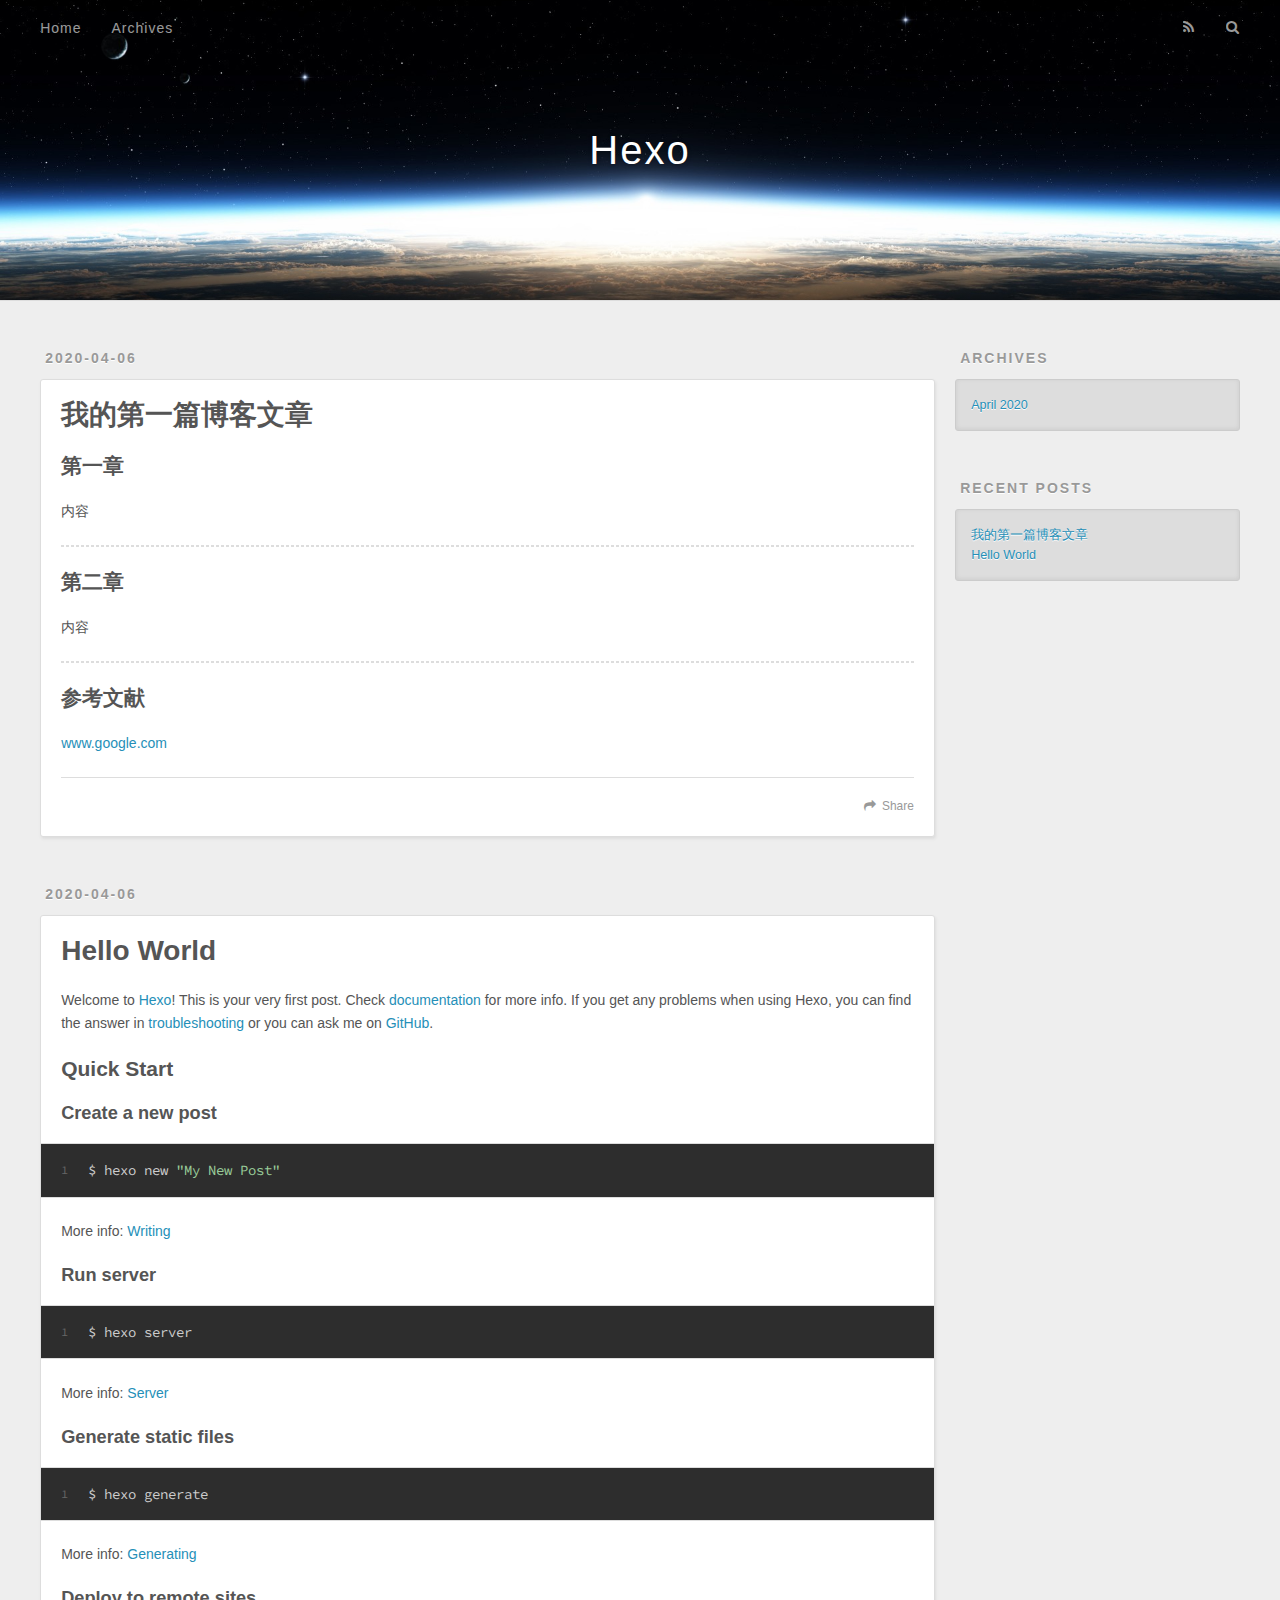
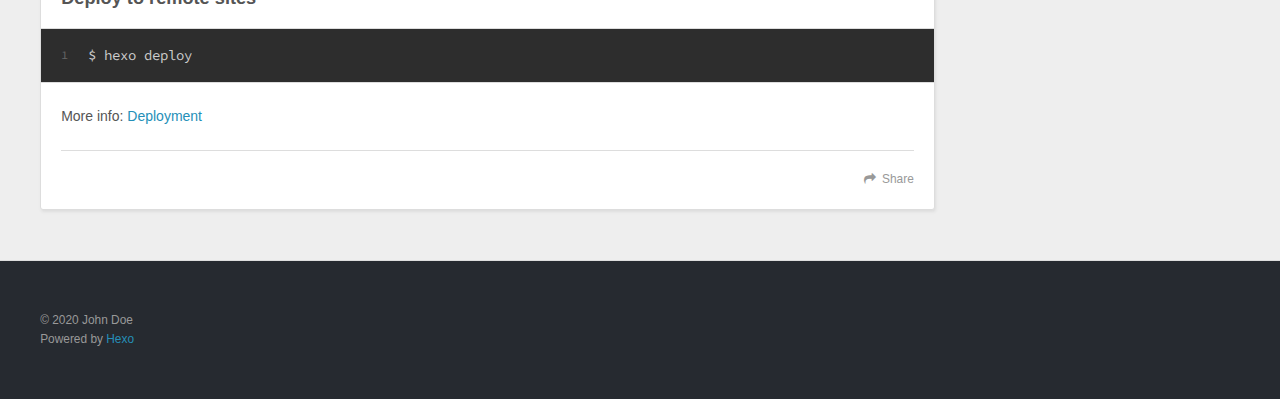
==== index.html @ 7c528a24 "Site updated: 2020-04-06 23:21:14" ====
<!DOCTYPE html>
<html>
<head>
  <meta charset="utf-8">
  

  
  <title>Hexo</title>
  <meta name="viewport" content="width=device-width, initial-scale=1, maximum-scale=1">
  <meta property="og:type" content="website">
<meta property="og:title" content="Hexo">
<meta property="og:url" content="http://yoursite.com/index.html">
<meta property="og:site_name" content="Hexo">
<meta property="og:locale" content="en_US">
<meta property="article:author" content="John Doe">
<meta name="twitter:card" content="summary">
  
    <link rel="alternate" href="/atom.xml" title="Hexo" type="application/atom+xml">
  
  
    <link rel="icon" href="/favicon.png">
  
  
    <link href="//fonts.googleapis.com/css?family=Source+Code+Pro" rel="stylesheet" type="text/css">
  
  
<link rel="stylesheet" href="/css/style.css">

<meta name="generator" content="Hexo 4.2.0"></head>

<body>
  <div id="container">
    <div id="wrap">
      <header id="header">
  <div id="banner"></div>
  <div id="header-outer" class="outer">
    <div id="header-title" class="inner">
      <h1 id="logo-wrap">
        <a href="/" id="logo">Hexo</a>
      </h1>
      
    </div>
    <div id="header-inner" class="inner">
      <nav id="main-nav">
        <a id="main-nav-toggle" class="nav-icon"></a>
        
          <a class="main-nav-link" href="/">Home</a>
        
          <a class="main-nav-link" href="/archives">Archives</a>
        
      </nav>
      <nav id="sub-nav">
        
          <a id="nav-rss-link" class="nav-icon" href="/atom.xml" title="RSS Feed"></a>
        
        <a id="nav-search-btn" class="nav-icon" title="Search"></a>
      </nav>
      <div id="search-form-wrap">
        <form action="//google.com/search" method="get" accept-charset="UTF-8" class="search-form"><input type="search" name="q" class="search-form-input" placeholder="Search"><button type="submit" class="search-form-submit">&#xF002;</button><input type="hidden" name="sitesearch" value="http://yoursite.com"></form>
      </div>
    </div>
  </div>
</header>
      <div class="outer">
        <section id="main">
  
    <article id="post-我的第一篇博客文章" class="article article-type-post" itemscope itemprop="blogPost">
  <div class="article-meta">
    <a href="/2020/04/06/%E6%88%91%E7%9A%84%E7%AC%AC%E4%B8%80%E7%AF%87%E5%8D%9A%E5%AE%A2%E6%96%87%E7%AB%A0/" class="article-date">
  <time datetime="2020-04-06T15:05:26.000Z" itemprop="datePublished">2020-04-06</time>
</a>
    
  </div>
  <div class="article-inner">
    
    
      <header class="article-header">
        
  
    <h1 itemprop="name">
      <a class="article-title" href="/2020/04/06/%E6%88%91%E7%9A%84%E7%AC%AC%E4%B8%80%E7%AF%87%E5%8D%9A%E5%AE%A2%E6%96%87%E7%AB%A0/">我的第一篇博客文章</a>
    </h1>
  

      </header>
    
    <div class="article-entry" itemprop="articleBody">
      
        <h2 id="第一章"><a href="#第一章" class="headerlink" title="第一章"></a>第一章</h2><p>内容</p>
<hr>
<h2 id="第二章"><a href="#第二章" class="headerlink" title="第二章"></a>第二章</h2><p>内容</p>
<hr>
<h2 id="参考文献"><a href="#参考文献" class="headerlink" title="参考文献"></a>参考文献</h2><p><a href="http://www.google.com" target="_blank" rel="noopener">www.google.com</a></p>

      
    </div>
    <footer class="article-footer">
      <a data-url="http://yoursite.com/2020/04/06/%E6%88%91%E7%9A%84%E7%AC%AC%E4%B8%80%E7%AF%87%E5%8D%9A%E5%AE%A2%E6%96%87%E7%AB%A0/" data-id="ck8om1z1g0001xynwe97w6nk4" class="article-share-link">Share</a>
      
      
    </footer>
  </div>
  
</article>


  
    <article id="post-hello-world" class="article article-type-post" itemscope itemprop="blogPost">
  <div class="article-meta">
    <a href="/2020/04/06/hello-world/" class="article-date">
  <time datetime="2020-04-06T15:00:20.818Z" itemprop="datePublished">2020-04-06</time>
</a>
    
  </div>
  <div class="article-inner">
    
    
      <header class="article-header">
        
  
    <h1 itemprop="name">
      <a class="article-title" href="/2020/04/06/hello-world/">Hello World</a>
    </h1>
  

      </header>
    
    <div class="article-entry" itemprop="articleBody">
      
        <p>Welcome to <a href="https://hexo.io/" target="_blank" rel="noopener">Hexo</a>! This is your very first post. Check <a href="https://hexo.io/docs/" target="_blank" rel="noopener">documentation</a> for more info. If you get any problems when using Hexo, you can find the answer in <a href="https://hexo.io/docs/troubleshooting.html" target="_blank" rel="noopener">troubleshooting</a> or you can ask me on <a href="https://github.com/hexojs/hexo/issues" target="_blank" rel="noopener">GitHub</a>.</p>
<h2 id="Quick-Start"><a href="#Quick-Start" class="headerlink" title="Quick Start"></a>Quick Start</h2><h3 id="Create-a-new-post"><a href="#Create-a-new-post" class="headerlink" title="Create a new post"></a>Create a new post</h3><figure class="highlight bash"><table><tr><td class="gutter"><pre><span class="line">1</span><br></pre></td><td class="code"><pre><span class="line">$ hexo new <span class="string">"My New Post"</span></span><br></pre></td></tr></table></figure>

<p>More info: <a href="https://hexo.io/docs/writing.html" target="_blank" rel="noopener">Writing</a></p>
<h3 id="Run-server"><a href="#Run-server" class="headerlink" title="Run server"></a>Run server</h3><figure class="highlight bash"><table><tr><td class="gutter"><pre><span class="line">1</span><br></pre></td><td class="code"><pre><span class="line">$ hexo server</span><br></pre></td></tr></table></figure>

<p>More info: <a href="https://hexo.io/docs/server.html" target="_blank" rel="noopener">Server</a></p>
<h3 id="Generate-static-files"><a href="#Generate-static-files" class="headerlink" title="Generate static files"></a>Generate static files</h3><figure class="highlight bash"><table><tr><td class="gutter"><pre><span class="line">1</span><br></pre></td><td class="code"><pre><span class="line">$ hexo generate</span><br></pre></td></tr></table></figure>

<p>More info: <a href="https://hexo.io/docs/generating.html" target="_blank" rel="noopener">Generating</a></p>
<h3 id="Deploy-to-remote-sites"><a href="#Deploy-to-remote-sites" class="headerlink" title="Deploy to remote sites"></a>Deploy to remote sites</h3><figure class="highlight bash"><table><tr><td class="gutter"><pre><span class="line">1</span><br></pre></td><td class="code"><pre><span class="line">$ hexo deploy</span><br></pre></td></tr></table></figure>

<p>More info: <a href="https://hexo.io/docs/one-command-deployment.html" target="_blank" rel="noopener">Deployment</a></p>

      
    </div>
    <footer class="article-footer">
      <a data-url="http://yoursite.com/2020/04/06/hello-world/" data-id="ck8om1z170000xynw33dm75oq" class="article-share-link">Share</a>
      
      
    </footer>
  </div>
  
</article>


  


</section>
        
          <aside id="sidebar">
  
    

  
    

  
    
  
    
  <div class="widget-wrap">
    <h3 class="widget-title">Archives</h3>
    <div class="widget">
      <ul class="archive-list"><li class="archive-list-item"><a class="archive-list-link" href="/archives/2020/04/">April 2020</a></li></ul>
    </div>
  </div>


  
    
  <div class="widget-wrap">
    <h3 class="widget-title">Recent Posts</h3>
    <div class="widget">
      <ul>
        
          <li>
            <a href="/2020/04/06/%E6%88%91%E7%9A%84%E7%AC%AC%E4%B8%80%E7%AF%87%E5%8D%9A%E5%AE%A2%E6%96%87%E7%AB%A0/">我的第一篇博客文章</a>
          </li>
        
          <li>
            <a href="/2020/04/06/hello-world/">Hello World</a>
          </li>
        
      </ul>
    </div>
  </div>

  
</aside>
        
      </div>
      <footer id="footer">
  
  <div class="outer">
    <div id="footer-info" class="inner">
      &copy; 2020 John Doe<br>
      Powered by <a href="http://hexo.io/" target="_blank">Hexo</a>
    </div>
  </div>
</footer>
    </div>
    <nav id="mobile-nav">
  
    <a href="/" class="mobile-nav-link">Home</a>
  
    <a href="/archives" class="mobile-nav-link">Archives</a>
  
</nav>
    

<script src="//ajax.googleapis.com/ajax/libs/jquery/2.0.3/jquery.min.js"></script>


  
<link rel="stylesheet" href="/fancybox/jquery.fancybox.css">

  
<script src="/fancybox/jquery.fancybox.pack.js"></script>




<script src="/js/script.js"></script>




  </div>
</body>
</html>
---- css/style.css ----
body {
  width: 100%;
}
body:before,
body:after {
  content: "";
  display: table;
}
body:after {
  clear: both;
}
html,
body,
div,
span,
applet,
object,
iframe,
h1,
h2,
h3,
h4,
h5,
h6,
p,
blockquote,
pre,
a,
abbr,
acronym,
address,
big,
cite,
code,
del,
dfn,
em,
img,
ins,
kbd,
q,
s,
samp,
small,
strike,
strong,
sub,
sup,
tt,
var,
dl,
dt,
dd,
ol,
ul,
li,
fieldset,
form,
label,
legend,
table,
caption,
tbody,
tfoot,
thead,
tr,
th,
td {
  margin: 0;
  padding: 0;
  border: 0;
  outline: 0;
  font-weight: inherit;
  font-style: inherit;
  font-family: inherit;
  font-size: 100%;
  vertical-align: baseline;
}
body {
  line-height: 1;
  color: #000;
  background: #fff;
}
ol,
ul {
  list-style: none;
}
table {
  border-collapse: separate;
  border-spacing: 0;
  vertical-align: middle;
}
caption,
th,
td {
  text-align: left;
  font-weight: normal;
  vertical-align: middle;
}
a img {
  border: none;
}
input,
button {
  margin: 0;
  padding: 0;
}
input::-moz-focus-inner,
button::-moz-focus-inner {
  border: 0;
  padding: 0;
}
@font-face {
  font-family: FontAwesome;
  font-style: normal;
  font-weight: normal;
  src: url("fonts/fontawesome-webfont.eot?v=#4.0.3");
  src: url("fonts/fontawesome-webfont.eot?#iefix&v=#4.0.3") format("embedded-opentype"), url("fonts/fontawesome-webfont.woff?v=#4.0.3") format("woff"), url("fonts/fontawesome-webfont.ttf?v=#4.0.3") format("truetype"), url("fonts/fontawesome-webfont.svg#fontawesomeregular?v=#4.0.3") format("svg");
}
html,
body,
#container {
  height: 100%;
}
body {
  background: #eee;
  font: 14px -apple-system, BlinkMacSystemFont, "Segoe UI", "Roboto", "Oxygen", "Ubuntu", "Cantarell", "Fira Sans", "Droid Sans", "Helvetica Neue", sans-serif;
  -webkit-text-size-adjust: 100%;
}
.outer {
  max-width: 1220px;
  margin: 0 auto;
  padding: 0 20px;
}
.outer:before,
.outer:after {
  content: "";
  display: table;
}
.outer:after {
  clear: both;
}
.inner {
  display: inline;
  float: left;
  width: 98.33333333333333%;
  margin: 0 0.833333333333333%;
}
.left,
.alignleft {
  float: left;
}
.right,
.alignright {
  float: right;
}
.clear {
  clear: both;
}
#container {
  position: relative;
}
.mobile-nav-on {
  overflow: hidden;
}
#wrap {
  height: 100%;
  width: 100%;
  position: absolute;
  top: 0;
  left: 0;
  -webkit-transition: 0.2s ease-out;
  -moz-transition: 0.2s ease-out;
  -ms-transition: 0.2s ease-out;
  transition: 0.2s ease-out;
  z-index: 1;
  background: #eee;
}
.mobile-nav-on #wrap {
  left: 280px;
}
@media screen and (min-width: 768px) {
  #main {
    display: inline;
    float: left;
    width: 73.33333333333333%;
    margin: 0 0.833333333333333%;
  }
}
.article-date,
.article-category-link,
.archive-year,
.widget-title {
  text-decoration: none;
  text-transform: uppercase;
  letter-spacing: 2px;
  color: #999;
  margin-bottom: 1em;
  margin-left: 5px;
  line-height: 1em;
  text-shadow: 0 1px #fff;
  font-weight: bold;
}
.article-inner,
.archive-article-inner {
  background: #fff;
  -webkit-box-shadow: 1px 2px 3px #ddd;
  box-shadow: 1px 2px 3px #ddd;
  border: 1px solid #ddd;
  border-radius: 3px;
}
.article-entry h1,
.widget h1 {
  font-size: 2em;
}
.article-entry h2,
.widget h2 {
  font-size: 1.5em;
}
.article-entry h3,
.widget h3 {
  font-size: 1.3em;
}
.article-entry h4,
.widget h4 {
  font-size: 1.2em;
}
.article-entry h5,
.widget h5 {
  font-size: 1em;
}
.article-entry h6,
.widget h6 {
  font-size: 1em;
  color: #999;
}
.article-entry hr,
.widget hr {
  border: 1px dashed #ddd;
}
.article-entry strong,
.widget strong {
  font-weight: bold;
}
.article-entry em,
.widget em,
.article-entry cite,
.widget cite {
  font-style: italic;
}
.article-entry sup,
.widget sup,
.article-entry sub,
.widget sub {
  font-size: 0.75em;
  line-height: 0;
  position: relative;
  vertical-align: baseline;
}
.article-entry sup,
.widget sup {
  top: -0.5em;
}
.article-entry sub,
.widget sub {
  bottom: -0.2em;
}
.article-entry small,
.widget small {
  font-size: 0.85em;
}
.article-entry acronym,
.widget acronym,
.article-entry abbr,
.widget abbr {
  border-bottom: 1px dotted;
}
.article-entry ul,
.widget ul,
.article-entry ol,
.widget ol,
.article-entry dl,
.widget dl {
  margin: 0 20px;
  line-height: 1.6em;
}
.article-entry ul ul,
.widget ul ul,
.article-entry ol ul,
.widget ol ul,
.article-entry ul ol,
.widget ul ol,
.article-entry ol ol,
.widget ol ol {
  margin-top: 0;
  margin-bottom: 0;
}
.article-entry ul,
.widget ul {
  list-style: disc;
}
.article-entry ol,
.widget ol {
  list-style: decimal;
}
.article-entry dt,
.widget dt {
  font-weight: bold;
}
#header {
  height: 300px;
  position: relative;
  border-bottom: 1px solid #ddd;
}
#header:before,
#header:after {
  content: "";
  position: absolute;
  left: 0;
  right: 0;
  height: 40px;
}
#header:before {
  top: 0;
  background: -webkit-linear-gradient(rgba(0,0,0,0.2), transparent);
  background: -moz-linear-gradient(rgba(0,0,0,0.2), transparent);
  background: -ms-linear-gradient(rgba(0,0,0,0.2), transparent);
  background: linear-gradient(rgba(0,0,0,0.2), transparent);
}
#header:after {
  bottom: 0;
  background: -webkit-linear-gradient(transparent, rgba(0,0,0,0.2));
  background: -moz-linear-gradient(transparent, rgba(0,0,0,0.2));
  background: -ms-linear-gradient(transparent, rgba(0,0,0,0.2));
  background: linear-gradient(transparent, rgba(0,0,0,0.2));
}
#header-outer {
  height: 100%;
  position: relative;
}
#header-inner {
  position: relative;
  overflow: hidden;
}
#banner {
  position: absolute;
  top: 0;
  left: 0;
  width: 100%;
  height: 100%;
  background: url("images/banner.jpg") center #000;
  -webkit-background-size: cover;
  -moz-background-size: cover;
  background-size: cover;
  z-index: -1;
}
#header-title {
  text-align: center;
  height: 40px;
  position: absolute;
  top: 50%;
  left: 0;
  margin-top: -20px;
}
#logo,
#subtitle {
  text-decoration: none;
  color: #fff;
  font-weight: 300;
  text-shadow: 0 1px 4px rgba(0,0,0,0.3);
}
#logo {
  font-size: 40px;
  line-height: 40px;
  letter-spacing: 2px;
}
#subtitle {
  font-size: 16px;
  line-height: 16px;
  letter-spacing: 1px;
}
#subtitle-wrap {
  margin-top: 16px;
}
#main-nav {
  float: left;
  margin-left: -15px;
}
.nav-icon,
.main-nav-link {
  float: left;
  color: #fff;
  opacity: 0.6;
  text-decoration: none;
  text-shadow: 0 1px rgba(0,0,0,0.2);
  -webkit-transition: opacity 0.2s;
  -moz-transition: opacity 0.2s;
  -ms-transition: opacity 0.2s;
  transition: opacity 0.2s;
  display: block;
  padding: 20px 15px;
}
.nav-icon:hover,
.main-nav-link:hover {
  opacity: 1;
}
.nav-icon {
  font-family: FontAwesome;
  text-align: center;
  font-size: 14px;
  width: 14px;
  height: 14px;
  padding: 20px 15px;
  position: relative;
  cursor: pointer;
}
.main-nav-link {
  font-weight: 300;
  letter-spacing: 1px;
}
@media screen and (max-width: 479px) {
  .main-nav-link {
    display: none;
  }
}
#main-nav-toggle {
  display: none;
}
#main-nav-toggle:before {
  content: "\f0c9";
}
@media screen and (max-width: 479px) {
  #main-nav-toggle {
    display: block;
  }
}
#sub-nav {
  float: right;
  margin-right: -15px;
}
#nav-rss-link:before {
  content: "\f09e";
}
#nav-search-btn:before {
  content: "\f002";
}
#search-form-wrap {
  position: absolute;
  top: 15px;
  width: 150px;
  height: 30px;
  right: -150px;
  opacity: 0;
  -webkit-transition: 0.2s ease-out;
  -moz-transition: 0.2s ease-out;
  -ms-transition: 0.2s ease-out;
  transition: 0.2s ease-out;
}
#search-form-wrap.on {
  opacity: 1;
  right: 0;
}
@media screen and (max-width: 479px) {
  #search-form-wrap {
    width: 100%;
    right: -100%;
  }
}
.search-form {
  position: absolute;
  top: 0;
  left: 0;
  right: 0;
  background: #fff;
  padding: 5px 15px;
  border-radius: 15px;
  -webkit-box-shadow: 0 0 10px rgba(0,0,0,0.3);
  box-shadow: 0 0 10px rgba(0,0,0,0.3);
}
.search-form-input {
  border: none;
  background: none;
  color: #555;
  width: 100%;
  font: 13px -apple-system, BlinkMacSystemFont, "Segoe UI", "Roboto", "Oxygen", "Ubuntu", "Cantarell", "Fira Sans", "Droid Sans", "Helvetica Neue", sans-serif;
  outline: none;
}
.search-form-input::-webkit-search-results-decoration,
.search-form-input::-webkit-search-cancel-button {
  -webkit-appearance: none;
}
.search-form-submit {
  position: absolute;
  top: 50%;
  right: 10px;
  margin-top: -7px;
  font: 13px FontAwesome;
  border: none;
  background: none;
  color: #bbb;
  cursor: pointer;
}
.search-form-submit:hover,
.search-form-submit:focus {
  color: #777;
}
.article {
  margin: 50px 0;
}
.article-inner {
  overflow: hidden;
}
.article-meta:before,
.article-meta:after {
  content: "";
  display: table;
}
.article-meta:after {
  clear: both;
}
.article-date {
  float: left;
}
.article-category {
  float: left;
  line-height: 1em;
  color: #ccc;
  text-shadow: 0 1px #fff;
  margin-left: 8px;
}
.article-category:before {
  content: "\2022";
}
.article-category-link {
  margin: 0 12px 1em;
}
.article-header {
  padding: 20px 20px 0;
}
.article-title {
  text-decoration: none;
  font-size: 2em;
  font-weight: bold;
  color: #555;
  line-height: 1.1em;
  -webkit-transition: color 0.2s;
  -moz-transition: color 0.2s;
  -ms-transition: color 0.2s;
  transition: color 0.2s;
}
a.article-title:hover {
  color: #258fb8;
}
.article-entry {
  color: #555;
  padding: 0 20px;
}
.article-entry:before,
.article-entry:after {
  content: "";
  display: table;
}
.article-entry:after {
  clear: both;
}
.article-entry p,
.article-entry table {
  line-height: 1.6em;
  margin: 1.6em 0;
}
.article-entry h1,
.article-entry h2,
.article-entry h3,
.article-entry h4,
.article-entry h5,
.article-entry h6 {
  font-weight: bold;
}
.article-entry h1,
.article-entry h2,
.article-entry h3,
.article-entry h4,
.article-entry h5,
.article-entry h6 {
  line-height: 1.1em;
  margin: 1.1em 0;
}
.article-entry a {
  color: #258fb8;
  text-decoration: none;
}
.article-entry a:hover {
  text-decoration: underline;
}
.article-entry ul,
.article-entry ol,
.article-entry dl {
  margin-top: 1.6em;
  margin-bottom: 1.6em;
}
.article-entry img,
.article-entry video {
  max-width: 100%;
  height: auto;
  display: block;
  margin: auto;
}
.article-entry iframe {
  border: none;
}
.article-entry table {
  width: 100%;
  border-collapse: collapse;
  border-spacing: 0;
}
.article-entry th {
  font-weight: bold;
  border-bottom: 3px solid #ddd;
  padding-bottom: 0.5em;
}
.article-entry td {
  border-bottom: 1px solid #ddd;
  padding: 10px 0;
}
.article-entry blockquote {
  font-family: Georgia, "Times New Roman", serif;
  font-size: 1.4em;
  margin: 1.6em 20px;
  text-align: center;
}
.article-entry blockquote footer {
  font-size: 14px;
  margin: 1.6em 0;
  font-family: -apple-system, BlinkMacSystemFont, "Segoe UI", "Roboto", "Oxygen", "Ubuntu", "Cantarell", "Fira Sans", "Droid Sans", "Helvetica Neue", sans-serif;
}
.article-entry blockquote footer cite:before {
  content: "—";
  padding: 0 0.5em;
}
.article-entry .pullquote {
  text-align: left;
  width: 45%;
  margin: 0;
}
.article-entry .pullquote.left {
  margin-left: 0.5em;
  margin-right: 1em;
}
.article-entry .pullquote.right {
  margin-right: 0.5em;
  margin-left: 1em;
}
.article-entry .caption {
  color: #999;
  display: block;
  font-size: 0.9em;
  margin-top: 0.5em;
  position: relative;
  text-align: center;
}
.article-entry .video-container {
  position: relative;
  padding-top: 56.25%;
  height: 0;
  overflow: hidden;
}
.article-entry .video-container iframe,
.article-entry .video-container object,
.article-entry .video-container embed {
  position: absolute;
  top: 0;
  left: 0;
  width: 100%;
  height: 100%;
  margin-top: 0;
}
.article-more-link a {
  display: inline-block;
  line-height: 1em;
  padding: 6px 15px;
  border-radius: 15px;
  background: #eee;
  color: #999;
  text-shadow: 0 1px #fff;
  text-decoration: none;
}
.article-more-link a:hover {
  background: #258fb8;
  color: #fff;
  text-decoration: none;
  text-shadow: 0 1px #1e7293;
}
.article-footer {
  font-size: 0.85em;
  line-height: 1.6em;
  border-top: 1px solid #ddd;
  padding-top: 1.6em;
  margin: 0 20px 20px;
}
.article-footer:before,
.article-footer:after {
  content: "";
  display: table;
}
.article-footer:after {
  clear: both;
}
.article-footer a {
  color: #999;
  text-decoration: none;
}
.article-footer a:hover {
  color: #555;
}
.article-tag-list-item {
  float: left;
  margin-right: 10px;
}
.article-tag-list-link:before {
  content: "#";
}
.article-comment-link {
  float: right;
}
.article-comment-link:before {
  content: "\f075";
  font-family: FontAwesome;
  padding-right: 8px;
}
.article-share-link {
  cursor: pointer;
  float: right;
  margin-left: 20px;
}
.article-share-link:before {
  content: "\f064";
  font-family: FontAwesome;
  padding-right: 6px;
}
#article-nav {
  position: relative;
}
#article-nav:before,
#article-nav:after {
  content: "";
  display: table;
}
#article-nav:after {
  clear: both;
}
@media screen and (min-width: 768px) {
  #article-nav {
    margin: 50px 0;
  }
  #article-nav:before {
    width: 8px;
    height: 8px;
    position: absolute;
    top: 50%;
    left: 50%;
    margin-top: -4px;
    margin-left: -4px;
    content: "";
    border-radius: 50%;
    background: #ddd;
    -webkit-box-shadow: 0 1px 2px #fff;
    box-shadow: 0 1px 2px #fff;
  }
}
.article-nav-link-wrap {
  text-decoration: none;
  text-shadow: 0 1px #fff;
  color: #999;
  -webkit-box-sizing: border-box;
  -moz-box-sizing: border-box;
  box-sizing: border-box;
  margin-top: 50px;
  text-align: center;
  display: block;
}
.article-nav-link-wrap:hover {
  color: #555;
}
@media screen and (min-width: 768px) {
  .article-nav-link-wrap {
    width: 50%;
    margin-top: 0;
  }
}
@media screen and (min-width: 768px) {
  #article-nav-newer {
    float: left;
    text-align: right;
    padding-right: 20px;
  }
}
@media screen and (min-width: 768px) {
  #article-nav-older {
    float: right;
    text-align: left;
    padding-left: 20px;
  }
}
.article-nav-caption {
  text-transform: uppercase;
  letter-spacing: 2px;
  color: #ddd;
  line-height: 1em;
  font-weight: bold;
}
#article-nav-newer .article-nav-caption {
  margin-right: -2px;
}
.article-nav-title {
  font-size: 0.85em;
  line-height: 1.6em;
  margin-top: 0.5em;
}
.article-share-box {
  position: absolute;
  display: none;
  background: #fff;
  -webkit-box-shadow: 1px 2px 10px rgba(0,0,0,0.2);
  box-shadow: 1px 2px 10px rgba(0,0,0,0.2);
  border-radius: 3px;
  margin-left: -145px;
  overflow: hidden;
  z-index: 1;
}
.article-share-box.on {
  display: block;
}
.article-share-input {
  width: 100%;
  background: none;
  -webkit-box-sizing: border-box;
  -moz-box-sizing: border-box;
  box-sizing: border-box;
  font: 14px -apple-system, BlinkMacSystemFont, "Segoe UI", "Roboto", "Oxygen", "Ubuntu", "Cantarell", "Fira Sans", "Droid Sans", "Helvetica Neue", sans-serif;
  padding: 0 15px;
  color: #555;
  outline: none;
  border: 1px solid #ddd;
  border-radius: 3px 3px 0 0;
  height: 36px;
  line-height: 36px;
}
.article-share-links {
  background: #eee;
}
.article-share-links:before,
.article-share-links:after {
  content: "";
  display: table;
}
.article-share-links:after {
  clear: both;
}
.article-share-twitter,
.article-share-facebook,
.article-share-pinterest,
.article-share-google {
  width: 50px;
  height: 36px;
  display: block;
  float: left;
  position: relative;
  color: #999;
  text-shadow: 0 1px #fff;
}
.article-share-twitter:before,
.article-share-facebook:before,
.article-share-pinterest:before,
.article-share-google:before {
  font-size: 20px;
  font-family: FontAwesome;
  width: 20px;
  height: 20px;
  position: absolute;
  top: 50%;
  left: 50%;
  margin-top: -10px;
  margin-left: -10px;
  text-align: center;
}
.article-share-twitter:hover,
.article-share-facebook:hover,
.article-share-pinterest:hover,
.article-share-google:hover {
  color: #fff;
}
.article-share-twitter:before {
  content: "\f099";
}
.article-share-twitter:hover {
  background: #00aced;
  text-shadow: 0 1px #008abe;
}
.article-share-facebook:before {
  content: "\f09a";
}
.article-share-facebook:hover {
  background: #3b5998;
  text-shadow: 0 1px #2f477a;
}
.article-share-pinterest:before {
  content: "\f0d2";
}
.article-share-pinterest:hover {
  background: #cb2027;
  text-shadow: 0 1px #a21a1f;
}
.article-share-google:before {
  content: "\f0d5";
}
.article-share-google:hover {
  background: #dd4b39;
  text-shadow: 0 1px #be3221;
}
.article-gallery {
  background: #000;
  position: relative;
}
.article-gallery-photos {
  position: relative;
  overflow: hidden;
}
.article-gallery-img {
  display: none;
  max-width: 100%;
}
.article-gallery-img:first-child {
  display: block;
}
.article-gallery-img.loaded {
  position: absolute;
  display: block;
}
.article-gallery-img img {
  display: block;
  max-width: 100%;
  margin: 0 auto;
}
#comments {
  background: #fff;
  -webkit-box-shadow: 1px 2px 3px #ddd;
  box-shadow: 1px 2px 3px #ddd;
  padding: 20px;
  border: 1px solid #ddd;
  border-radius: 3px;
  margin: 50px 0;
}
#comments a {
  color: #258fb8;
}
.archives-wrap {
  margin: 50px 0;
}
.archives:before,
.archives:after {
  content: "";
  display: table;
}
.archives:after {
  clear: both;
}
.archive-year-wrap {
  margin-bottom: 1em;
}
.archives {
  -webkit-column-gap: 10px;
  -moz-column-gap: 10px;
  column-gap: 10px;
}
@media screen and (min-width: 480px) and (max-width: 767px) {
  .archives {
    -webkit-column-count: 2;
    -moz-column-count: 2;
    column-count: 2;
  }
}
@media screen and (min-width: 768px) {
  .archives {
    -webkit-column-count: 3;
    -moz-column-count: 3;
    column-count: 3;
  }
}
.archive-article {
  -webkit-column-break-inside: avoid;
  page-break-inside: avoid;
  overflow: hidden;
  break-inside: avoid-column;
}
.archive-article-inner {
  padding: 10px;
  margin-bottom: 15px;
}
.archive-article-title {
  text-decoration: none;
  font-weight: bold;
  color: #555;
  -webkit-transition: color 0.2s;
  -moz-transition: color 0.2s;
  -ms-transition: color 0.2s;
  transition: color 0.2s;
  line-height: 1.6em;
}
.archive-article-title:hover {
  color: #258fb8;
}
.archive-article-footer {
  margin-top: 1em;
}
.archive-article-date {
  color: #999;
  text-decoration: none;
  font-size: 0.85em;
  line-height: 1em;
  margin-bottom: 0.5em;
  display: block;
}
#page-nav {
  margin: 50px auto;
  background: #fff;
  -webkit-box-shadow: 1px 2px 3px #ddd;
  box-shadow: 1px 2px 3px #ddd;
  border: 1px solid #ddd;
  border-radius: 3px;
  text-align: center;
  color: #999;
  overflow: hidden;
}
#page-nav:before,
#page-nav:after {
  content: "";
  display: table;
}
#page-nav:after {
  clear: both;
}
#page-nav a,
#page-nav span {
  padding: 10px 20px;
  line-height: 1;
  height: 2ex;
}
#page-nav a {
  color: #999;
  text-decoration: none;
}
#page-nav a:hover {
  background: #999;
  color: #fff;
}
#page-nav .prev {
  float: left;
}
#page-nav .next {
  float: right;
}
#page-nav .page-number {
  display: inline-block;
}
@media screen and (max-width: 479px) {
  #page-nav .page-number {
    display: none;
  }
}
#page-nav .current {
  color: #555;
  font-weight: bold;
}
#page-nav .space {
  color: #ddd;
}
#footer {
  background: #262a30;
  padding: 50px 0;
  border-top: 1px solid #ddd;
  color: #999;
}
#footer a {
  color: #258fb8;
  text-decoration: none;
}
#footer a:hover {
  text-decoration: underline;
}
#footer-info {
  line-height: 1.6em;
  font-size: 0.85em;
}
.article-entry pre,
.article-entry .highlight {
  background: #2d2d2d;
  margin: 0 -20px;
  padding: 15px 20px;
  border-style: solid;
  border-color: #ddd;
  border-width: 1px 0;
  overflow: auto;
  color: #ccc;
  line-height: 22.400000000000002px;
}
.article-entry .highlight .gutter pre,
.article-entry .gist .gist-file .gist-data .line-numbers {
  color: #666;
  font-size: 0.85em;
}
.article-entry pre,
.article-entry code {
  font-family: "Source Code Pro", Consolas, Monaco, Menlo, Consolas, monospace;
}
.article-entry code {
  background: #eee;
  text-shadow: 0 1px #fff;
  padding: 0 0.3em;
}
.article-entry pre code {
  background: none;
  text-shadow: none;
  padding: 0;
}
.article-entry .highlight pre {
  border: none;
  margin: 0;
  padding: 0;
}
.article-entry .highlight table {
  margin: 0;
  width: auto;
}
.article-entry .highlight td {
  border: none;
  padding: 0;
}
.article-entry .highlight figcaption {
  font-size: 0.85em;
  color: #999;
  line-height: 1em;
  margin-bottom: 1em;
}
.article-entry .highlight figcaption:before,
.article-entry .highlight figcaption:after {
  content: "";
  display: table;
}
.article-entry .highlight figcaption:after {
  clear: both;
}
.article-entry .highlight figcaption a {
  float: right;
}
.article-entry .highlight .gutter pre {
  text-align: right;
  padding-right: 20px;
}
.article-entry .highlight .line {
  height: 22.400000000000002px;
}
.article-entry .highlight .line.marked {
  background: #515151;
}
.article-entry .gist {
  margin: 0 -20px;
  border-style: solid;
  border-color: #ddd;
  border-width: 1px 0;
  background: #2d2d2d;
  padding: 15px 20px 15px 0;
}
.article-entry .gist .gist-file {
  border: none;
  font-family: "Source Code Pro", Consolas, Monaco, Menlo, Consolas, monospace;
  margin: 0;
}
.article-entry .gist .gist-file .gist-data {
  background: none;
  border: none;
}
.article-entry .gist .gist-file .gist-data .line-numbers {
  background: none;
  border: none;
  padding: 0 20px 0 0;
}
.article-entry .gist .gist-file .gist-data .line-data {
  padding: 0 !important;
}
.article-entry .gist .gist-file .highlight {
  margin: 0;
  padding: 0;
  border: none;
}
.article-entry .gist .gist-file .gist-meta {
  background: #2d2d2d;
  color: #999;
  font: 0.85em -apple-system, BlinkMacSystemFont, "Segoe UI", "Roboto", "Oxygen", "Ubuntu", "Cantarell", "Fira Sans", "Droid Sans", "Helvetica Neue", sans-serif;
  text-shadow: 0 0;
  padding: 0;
  margin-top: 1em;
  margin-left: 20px;
}
.article-entry .gist .gist-file .gist-meta a {
  color: #258fb8;
  font-weight: normal;
}
.article-entry .gist .gist-file .gist-meta a:hover {
  text-decoration: underline;
}
pre .comment,
pre .title {
  color: #999;
}
pre .variable,
pre .attribute,
pre .tag,
pre .regexp,
pre .ruby .constant,
pre .xml .tag .title,
pre .xml .pi,
pre .xml .doctype,
pre .html .doctype,
pre .css .id,
pre .css .class,
pre .css .pseudo {
  color: #f2777a;
}
pre .number,
pre .preprocessor,
pre .built_in,
pre .literal,
pre .params,
pre .constant {
  color: #f99157;
}
pre .class,
pre .ruby .class .title,
pre .css .rules .attribute {
  color: #9c9;
}
pre .string,
pre .value,
pre .inheritance,
pre .header,
pre .ruby .symbol,
pre .xml .cdata {
  color: #9c9;
}
pre .css .hexcolor {
  color: #6cc;
}
pre .function,
pre .python .decorator,
pre .python .title,
pre .ruby .function .title,
pre .ruby .title .keyword,
pre .perl .sub,
pre .javascript .title,
pre .coffeescript .title {
  color: #69c;
}
pre .keyword,
pre .javascript .function {
  color: #c9c;
}
@media screen and (max-width: 479px) {
  #mobile-nav {
    position: absolute;
    top: 0;
    left: 0;
    width: 280px;
    height: 100%;
    background: #191919;
    border-right: 1px solid #fff;
  }
}
@media screen and (max-width: 479px) {
  .mobile-nav-link {
    display: block;
    color: #999;
    text-decoration: none;
    padding: 15px 20px;
    font-weight: bold;
  }
  .mobile-nav-link:hover {
    color: #fff;
  }
}
@media screen and (min-width: 768px) {
  #sidebar {
    display: inline;
    float: left;
    width: 23.333333333333332%;
    margin: 0 0.833333333333333%;
  }
}
.widget-wrap {
  margin: 50px 0;
}
.widget {
  color: #777;
  text-shadow: 0 1px #fff;
  background: #ddd;
  -webkit-box-shadow: 0 -1px 4px #ccc inset;
  box-shadow: 0 -1px 4px #ccc inset;
  border: 1px solid #ccc;
  padding: 15px;
  border-radius: 3px;
}
.widget a {
  color: #258fb8;
  text-decoration: none;
}
.widget a:hover {
  text-decoration: underline;
}
.widget ul ul,
.widget ol ul,
.widget dl ul,
.widget ul ol,
.widget ol ol,
.widget dl ol,
.widget ul dl,
.widget ol dl,
.widget dl dl {
  margin-left: 15px;
  list-style: disc;
}
.widget {
  line-height: 1.6em;
  word-wrap: break-word;
  font-size: 0.9em;
}
.widget ul,
.widget ol {
  list-style: none;
  margin: 0;
}
.widget ul ul,
.widget ol ul,
.widget ul ol,
.widget ol ol {
  margin: 0 20px;
}
.widget ul ul,
.widget ol ul {
  list-style: disc;
}
.widget ul ol,
.widget ol ol {
  list-style: decimal;
}
.category-list-count,
.tag-list-count,
.archive-list-count {
  padding-left: 5px;
  color: #999;
  font-size: 0.85em;
}
.category-list-count:before,
.tag-list-count:before,
.archive-list-count:before {
  content: "(";
}
.category-list-count:after,
.tag-list-count:after,
.archive-list-count:after {
  content: ")";
}
.tagcloud a {
  margin-right: 5px;
  display: inline-block;
}
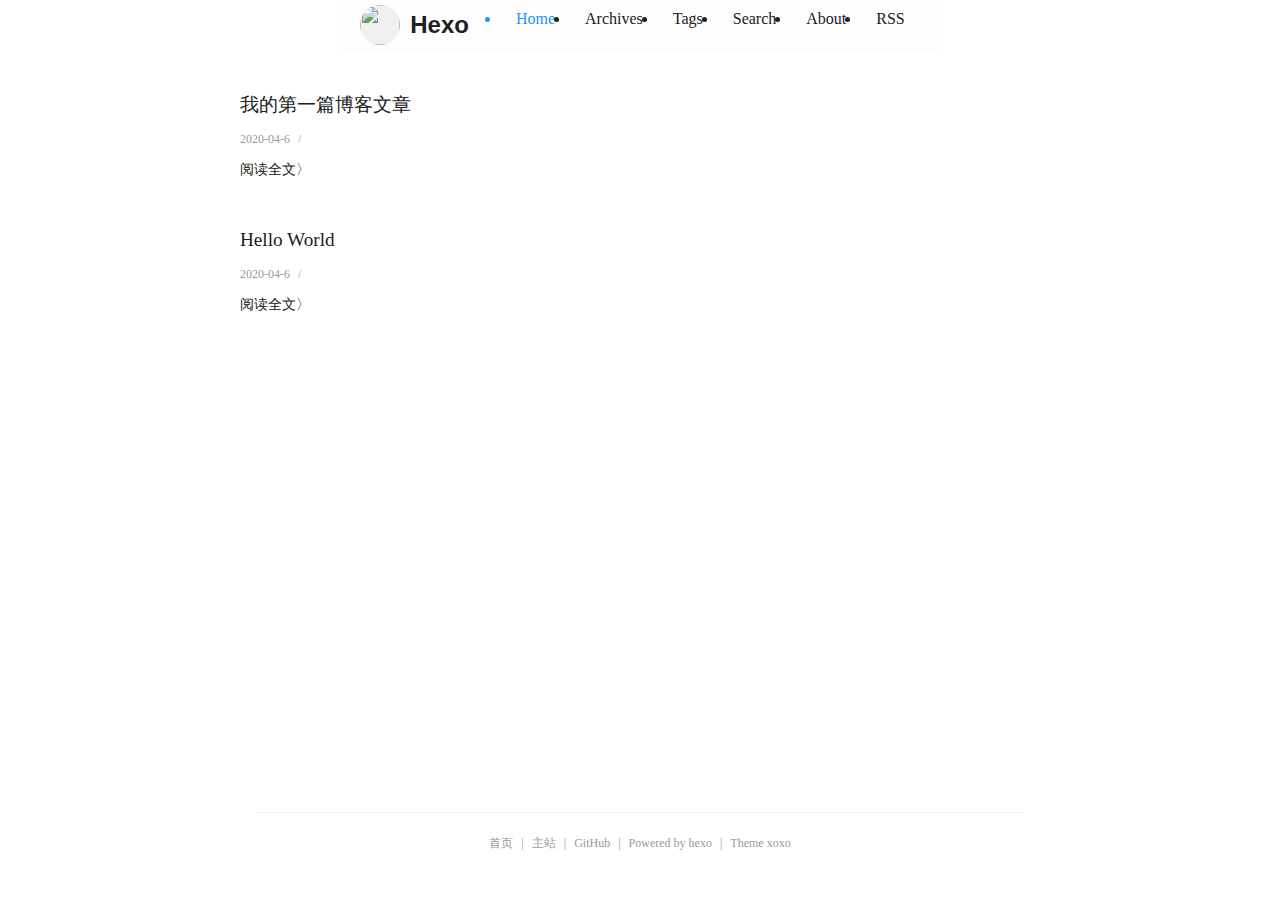
==== commit ae1f8b0b: "Site updated: 2020-04-06 23:37:53" ====
--- a/index.html
+++ b/index.html
@@ -1,241 +1,269 @@
+
 <!DOCTYPE html>
-<html>
+<html lang="en">
+
+
 <head>
-  <meta charset="utf-8">
-  
-
-  
-  <title>Hexo</title>
-  <meta name="viewport" content="width=device-width, initial-scale=1, maximum-scale=1">
-  <meta property="og:type" content="website">
-<meta property="og:title" content="Hexo">
-<meta property="og:url" content="http://yoursite.com/index.html">
-<meta property="og:site_name" content="Hexo">
-<meta property="og:locale" content="en_US">
-<meta property="article:author" content="John Doe">
-<meta name="twitter:card" content="summary">
-  
-    <link rel="alternate" href="/atom.xml" title="Hexo" type="application/atom+xml">
-  
-  
-    <link rel="icon" href="/favicon.png">
-  
-  
-    <link href="//fonts.googleapis.com/css?family=Source+Code+Pro" rel="stylesheet" type="text/css">
-  
-  
-<link rel="stylesheet" href="/css/style.css">
-
+  <meta charset="UTF-8">
+  <meta name="viewport" content="width=device-width, initial-scale=1, maximum-scale=1.0, user-scalable=no">
+  <meta name="theme-color" content="#202020"/>
+  <meta http-equiv="x-ua-compatible" content="ie=edge">
+  <script src="//busuanzi.ibruce.info/busuanzi/2.3/busuanzi.pure.mini.js" async></script>
+  
+  
+    <meta name="keywords" content="" />
+  
+
+  
+    <meta name="description" content="Hexo," />
+  
+  
+  <link rel="icon" type="image/x-icon" href="/logo.png">
+  <title> [ Hexo ]</title>
+  
+    <!-- stylesheets list from config.yml -->
+    
+      <link rel="stylesheet" href="//cdn.bootcss.com/pure/1.0.0/pure-min.css">
+    
+      <link rel="stylesheet" href="/css/xoxo.css">
+    
+  
 <meta name="generator" content="Hexo 4.2.0"></head>
 
+
 <body>
-  <div id="container">
-    <div id="wrap">
-      <header id="header">
-  <div id="banner"></div>
-  <div id="header-outer" class="outer">
-    <div id="header-title" class="inner">
-      <h1 id="logo-wrap">
-        <a href="/" id="logo">Hexo</a>
-      </h1>
-      
+  <div class="nav-container">
+    <nav class="home-menu pure-menu pure-menu-horizontal">
+  <a class="pure-menu-heading" href="/">
+    <img class="avatar" src="http://yoursite.com/images/logo.png">
+    <span class="title">Hexo</span>
+  </a>
+
+  <ul class="pure-menu-list clearfix">
+      
+          
+            <li class="pure-menu-item actived"><a href="/" class="pure-menu-link">Home</a></li>
+          
+      
+          
+            <li class="pure-menu-item"><a href="/archives" class="pure-menu-link">Archives</a></li>
+          
+      
+          
+            <li class="pure-menu-item"><a href="/tags" class="pure-menu-link">Tags</a></li>
+          
+      
+          
+            <li class="pure-menu-item"><a href="/search" class="pure-menu-link">Search</a></li>
+          
+      
+          
+            <li class="pure-menu-item"><a href="https://0xff000000.com" target="_blank" rel="noopener" class="pure-menu-link">About</a></li>
+          
+      
+          
+            <li class="pure-menu-item"><a href="/atom.xml" class="pure-menu-link">RSS</a></li>
+          
+      
+  </ul>
+   
+</nav>
+  </div>
+
+  <div class="container" id="content-outer">
+    <div class="inner" id="content-inner">
+      
+
+  <div class="recent-posts">
+    
+
+      <article class="recent-post-item">
+        <a class="title" href="/2020/04/06/我的第一篇博客文章/"><h2>我的第一篇博客文章</h2></a>
+        <div class="post-meta">
+          
+          <time class="time" datetime="2020-04-06T15:05:26.000Z">
+            2020-04-6
+          </time>
+          
+          <span class="slash">/</span>
+          
+          
+          
+
+        </div>
+
+        
+        <a class="more" href="/2020/04/06/我的第一篇博客文章/"> 阅读全文〉</a>
+      </article>
+    
+
+      <article class="recent-post-item">
+        <a class="title" href="/2020/04/06/hello-world/"><h2>Hello World</h2></a>
+        <div class="post-meta">
+          
+          <time class="time" datetime="2020-04-06T15:00:20.818Z">
+            2020-04-6
+          </time>
+          
+          <span class="slash">/</span>
+          
+          
+          
+
+        </div>
+
+        
+        <a class="more" href="/2020/04/06/hello-world/"> 阅读全文〉</a>
+      </article>
+    
+  </div>
+
+
+
     </div>
-    <div id="header-inner" class="inner">
-      <nav id="main-nav">
-        <a id="main-nav-toggle" class="nav-icon"></a>
-        
-          <a class="main-nav-link" href="/">Home</a>
-        
-          <a class="main-nav-link" href="/archives">Archives</a>
-        
-      </nav>
-      <nav id="sub-nav">
-        
-          <a id="nav-rss-link" class="nav-icon" href="/atom.xml" title="RSS Feed"></a>
-        
-        <a id="nav-search-btn" class="nav-icon" title="Search"></a>
-      </nav>
-      <div id="search-form-wrap">
-        <form action="//google.com/search" method="get" accept-charset="UTF-8" class="search-form"><input type="search" name="q" class="search-form-input" placeholder="Search"><button type="submit" class="search-form-submit">&#xF002;</button><input type="hidden" name="sitesearch" value="http://yoursite.com"></form>
-      </div>
+
+    
+
+  </div>
+  <footer class="footer text-center">
+    <div id="bottom-inner">
+        <a class="bottom-item" href="https://blog.0xff000000.com" target="_blank" rel="noopener">首页</a> |
+        <a class="bottom-item" href="https://0xff000000.com" target="_blank">主站</a> |
+        <a class="bottom-item" href="https://github.com/KevinOfNeu" target="_blank">GitHub</a> |
+        <a class="bottom-item" href="https://hexo.io" target="_blank">Powered by hexo</a> |
+        <a class="bottom-item" href="https://github.com/KevinOfNeu/hexo-theme-xoxo" target="_blank">Theme xoxo</a>
     </div>
-  </div>
-</header>
-      <div class="outer">
-        <section id="main">
-  
-    <article id="post-我的第一篇博客文章" class="article article-type-post" itemscope itemprop="blogPost">
-  <div class="article-meta">
-    <a href="/2020/04/06/%E6%88%91%E7%9A%84%E7%AC%AC%E4%B8%80%E7%AF%87%E5%8D%9A%E5%AE%A2%E6%96%87%E7%AB%A0/" class="article-date">
-  <time datetime="2020-04-06T15:05:26.000Z" itemprop="datePublished">2020-04-06</time>
-</a>
-    
-  </div>
-  <div class="article-inner">
-    
-    
-      <header class="article-header">
-        
-  
-    <h1 itemprop="name">
-      <a class="article-title" href="/2020/04/06/%E6%88%91%E7%9A%84%E7%AC%AC%E4%B8%80%E7%AF%87%E5%8D%9A%E5%AE%A2%E6%96%87%E7%AB%A0/">我的第一篇博客文章</a>
-    </h1>
-  
-
-      </header>
-    
-    <div class="article-entry" itemprop="articleBody">
-      
-        <h2 id="第一章"><a href="#第一章" class="headerlink" title="第一章"></a>第一章</h2><p>内容</p>
-<hr>
-<h2 id="第二章"><a href="#第二章" class="headerlink" title="第二章"></a>第二章</h2><p>内容</p>
-<hr>
-<h2 id="参考文献"><a href="#参考文献" class="headerlink" title="参考文献"></a>参考文献</h2><p><a href="http://www.google.com" target="_blank" rel="noopener">www.google.com</a></p>
-
-      
-    </div>
-    <footer class="article-footer">
-      <a data-url="http://yoursite.com/2020/04/06/%E6%88%91%E7%9A%84%E7%AC%AC%E4%B8%80%E7%AF%87%E5%8D%9A%E5%AE%A2%E6%96%87%E7%AB%A0/" data-id="ck8om1z1g0001xynwe97w6nk4" class="article-share-link">Share</a>
-      
-      
-    </footer>
-  </div>
-  
-</article>
-
-
-  
-    <article id="post-hello-world" class="article article-type-post" itemscope itemprop="blogPost">
-  <div class="article-meta">
-    <a href="/2020/04/06/hello-world/" class="article-date">
-  <time datetime="2020-04-06T15:00:20.818Z" itemprop="datePublished">2020-04-06</time>
-</a>
-    
-  </div>
-  <div class="article-inner">
-    
-    
-      <header class="article-header">
-        
-  
-    <h1 itemprop="name">
-      <a class="article-title" href="/2020/04/06/hello-world/">Hello World</a>
-    </h1>
-  
-
-      </header>
-    
-    <div class="article-entry" itemprop="articleBody">
-      
-        <p>Welcome to <a href="https://hexo.io/" target="_blank" rel="noopener">Hexo</a>! This is your very first post. Check <a href="https://hexo.io/docs/" target="_blank" rel="noopener">documentation</a> for more info. If you get any problems when using Hexo, you can find the answer in <a href="https://hexo.io/docs/troubleshooting.html" target="_blank" rel="noopener">troubleshooting</a> or you can ask me on <a href="https://github.com/hexojs/hexo/issues" target="_blank" rel="noopener">GitHub</a>.</p>
-<h2 id="Quick-Start"><a href="#Quick-Start" class="headerlink" title="Quick Start"></a>Quick Start</h2><h3 id="Create-a-new-post"><a href="#Create-a-new-post" class="headerlink" title="Create a new post"></a>Create a new post</h3><figure class="highlight bash"><table><tr><td class="gutter"><pre><span class="line">1</span><br></pre></td><td class="code"><pre><span class="line">$ hexo new <span class="string">"My New Post"</span></span><br></pre></td></tr></table></figure>
-
-<p>More info: <a href="https://hexo.io/docs/writing.html" target="_blank" rel="noopener">Writing</a></p>
-<h3 id="Run-server"><a href="#Run-server" class="headerlink" title="Run server"></a>Run server</h3><figure class="highlight bash"><table><tr><td class="gutter"><pre><span class="line">1</span><br></pre></td><td class="code"><pre><span class="line">$ hexo server</span><br></pre></td></tr></table></figure>
-
-<p>More info: <a href="https://hexo.io/docs/server.html" target="_blank" rel="noopener">Server</a></p>
-<h3 id="Generate-static-files"><a href="#Generate-static-files" class="headerlink" title="Generate static files"></a>Generate static files</h3><figure class="highlight bash"><table><tr><td class="gutter"><pre><span class="line">1</span><br></pre></td><td class="code"><pre><span class="line">$ hexo generate</span><br></pre></td></tr></table></figure>
-
-<p>More info: <a href="https://hexo.io/docs/generating.html" target="_blank" rel="noopener">Generating</a></p>
-<h3 id="Deploy-to-remote-sites"><a href="#Deploy-to-remote-sites" class="headerlink" title="Deploy to remote sites"></a>Deploy to remote sites</h3><figure class="highlight bash"><table><tr><td class="gutter"><pre><span class="line">1</span><br></pre></td><td class="code"><pre><span class="line">$ hexo deploy</span><br></pre></td></tr></table></figure>
-
-<p>More info: <a href="https://hexo.io/docs/one-command-deployment.html" target="_blank" rel="noopener">Deployment</a></p>
-
-      
-    </div>
-    <footer class="article-footer">
-      <a data-url="http://yoursite.com/2020/04/06/hello-world/" data-id="ck8om1z170000xynw33dm75oq" class="article-share-link">Share</a>
-      
-      
-    </footer>
-  </div>
-  
-</article>
-
-
-  
-
-
-</section>
-        
-          <aside id="sidebar">
-  
-    
-
-  
-    
-
-  
-    
-  
-    
-  <div class="widget-wrap">
-    <h3 class="widget-title">Archives</h3>
-    <div class="widget">
-      <ul class="archive-list"><li class="archive-list-item"><a class="archive-list-link" href="/archives/2020/04/">April 2020</a></li></ul>
-    </div>
-  </div>
-
-
-  
-    
-  <div class="widget-wrap">
-    <h3 class="widget-title">Recent Posts</h3>
-    <div class="widget">
-      <ul>
-        
-          <li>
-            <a href="/2020/04/06/%E6%88%91%E7%9A%84%E7%AC%AC%E4%B8%80%E7%AF%87%E5%8D%9A%E5%AE%A2%E6%96%87%E7%AB%A0/">我的第一篇博客文章</a>
-          </li>
-        
-          <li>
-            <a href="/2020/04/06/hello-world/">Hello World</a>
-          </li>
-        
-      </ul>
-    </div>
-  </div>
-
-  
-</aside>
-        
-      </div>
-      <footer id="footer">
-  
-  <div class="outer">
-    <div id="footer-info" class="inner">
-      &copy; 2020 John Doe<br>
-      Powered by <a href="http://hexo.io/" target="_blank">Hexo</a>
-    </div>
-  </div>
 </footer>
-    </div>
-    <nav id="mobile-nav">
-  
-    <a href="/" class="mobile-nav-link">Home</a>
-  
-    <a href="/archives" class="mobile-nav-link">Archives</a>
-  
-</nav>
-    
-
-<script src="//ajax.googleapis.com/ajax/libs/jquery/2.0.3/jquery.min.js"></script>
-
-
-  
-<link rel="stylesheet" href="/fancybox/jquery.fancybox.css">
-
-  
-<script src="/fancybox/jquery.fancybox.pack.js"></script>
-
-
-
-
-<script src="/js/script.js"></script>
-
-
-
-
-  </div>
+  
+
+<script>
+  (function(window, document, undefined) {
+
+    var timer = null;
+
+    function returnTop() {
+      cancelAnimationFrame(timer);
+      timer = requestAnimationFrame(function fn() {
+        var oTop = document.body.scrollTop || document.documentElement.scrollTop;
+        if (oTop > 0) {
+          document.body.scrollTop = document.documentElement.scrollTop = oTop - 50;
+          timer = requestAnimationFrame(fn);
+        } else {
+          cancelAnimationFrame(timer);
+        }
+      });
+    }
+
+    var hearts = [];
+    window.requestAnimationFrame = (function() {
+      return window.requestAnimationFrame ||
+        window.webkitRequestAnimationFrame ||
+        window.mozRequestAnimationFrame ||
+        window.oRequestAnimationFrame ||
+        window.msRequestAnimationFrame ||
+        function(callback) {
+          setTimeout(callback, 1000 / 60);
+        }
+    })();
+    init();
+
+    function init() {
+      css(".heart{z-index:9999;width: 10px;height: 10px;position: fixed;background: #f00;transform: rotate(45deg);-webkit-transform: rotate(45deg);-moz-transform: rotate(45deg);}.heart:after,.heart:before{content: '';width: inherit;height: inherit;background: inherit;border-radius: 50%;-webkit-border-radius: 50%;-moz-border-radius: 50%;position: absolute;}.heart:after{top: -5px;}.heart:before{left: -5px;}");
+      attachEvent();
+      gameloop();
+      addMenuEvent();
+    }
+
+    function gameloop() {
+      for (var i = 0; i < hearts.length; i++) {
+        if (hearts[i].alpha <= 0) {
+          document.body.removeChild(hearts[i].el);
+          hearts.splice(i, 1);
+          continue;
+        }
+        hearts[i].y--;
+        hearts[i].scale += 0.004;
+        hearts[i].alpha -= 0.013;
+        hearts[i].el.style.cssText = "left:" + hearts[i].x + "px;top:" + hearts[i].y + "px;opacity:" + hearts[i].alpha + ";transform:scale(" + hearts[i].scale + "," + hearts[i].scale + ") rotate(45deg);background:" + hearts[i].color;
+      }
+      requestAnimationFrame(gameloop);
+    }
+
+    /**
+     * 给logo设置点击事件
+     * 
+     * - 回到顶部
+     * - 出现爱心
+     */
+    function attachEvent() {
+      var old = typeof window.onclick === "function" && window.onclick;
+      var logo = document.getElementById("logo");
+      if (logo) {
+        logo.onclick = function(event) {
+          returnTop();
+          old && old();
+          createHeart(event);
+        }
+      }
+      
+    }
+
+    function createHeart(event) {
+      var d = document.createElement("div");
+      d.className = "heart";
+      hearts.push({
+        el: d,
+        x: event.clientX - 5,
+        y: event.clientY - 5,
+        scale: 1,
+        alpha: 1,
+        color: randomColor()
+      });
+      document.body.appendChild(d);
+    }
+
+    function css(css) {
+      var style = document.createElement("style");
+      style.type = "text/css";
+      try {
+        style.appendChild(document.createTextNode(css));
+      } catch (ex) {
+        style.styleSheet.cssText = css;
+      }
+      document.getElementsByTagName('head')[0].appendChild(style);
+    }
+
+    function randomColor() {
+      // return "rgb(" + (~~(Math.random() * 255)) + "," + (~~(Math.random() * 255)) + "," + (~~(Math.random() * 255)) + ")";
+      return "#F44336";
+    }
+
+    function addMenuEvent() {
+      var menu = document.getElementById('menu-main-post');
+      if (menu) {
+        var toc = document.getElementById('toc');
+        if (toc) {
+          menu.onclick = function() {
+            if (toc) {
+              if (toc.style.display == 'block') {
+                toc.style.display = 'none';
+              } else {
+                toc.style.display = 'block';
+              }
+            }
+          };
+        } else {
+          menu.style.display = 'none';
+        }
+      }
+    }
+
+  })(window, document);
+</script>
+
+  
+
+
+
 </body>
-</html>+</html>
--- a/css/xoxo.css
+++ b/css/xoxo.css
@@ -0,0 +1,1018 @@
+.text-center {
+  text-align: center !important;
+}
+* {
+  box-sizing: border-box;
+}
+*:before,
+*:after {
+  box-sizing: border-box;
+}
+blockquote,
+body,
+fieldset,
+figure,
+menu,
+pre,
+ol,
+ul,
+dd,
+dl {
+  margin: 0;
+  padding: 0;
+  word-wrap: break-word;
+}
+ol,
+ul,
+dd,
+dl {
+  padding-left: 2rem;
+}
+h1 {
+  font-size: 1.5rem;
+}
+h2 {
+  font-size: 1.5rem;
+}
+h3 {
+  font-size: 1.25rem;
+}
+h4,
+h5,
+h6 {
+  font-size: 1rem;
+}
+h1,
+h2,
+h3,
+h4,
+h5,
+h6 {
+  margin: 0.5rem 0;
+  line-height: 1.5rem;
+  font-weight: 500;
+}
+b,
+optgroup,
+strong {
+  font-weight: 600;
+}
+a {
+  color: inherit;
+}
+p {
+  margin: 0.75rem 0;
+}
+a:link,
+a:visited,
+a:hover,
+a:active {
+  outline: none;
+  text-decoration: none;
+}
+.pr {
+  position: absolute !important;
+  right: 0;
+}
+.float-r {
+  float: right;
+}
+em {
+  color: #FF5722;
+  font-weight: bold;
+  font-style: normal;
+}
+footer {
+  width: 60%;
+  max-width: 840px;
+  margin-left: auto;
+  margin-right: auto;
+  background-color: #fff;
+  border-top: 0.5px solid #eee;
+  padding-bottom: 1rem!important;
+  padding-top: 1rem!important;
+  margin-top: 2rem!important;
+  color: #999;
+  font-size: 12px;
+  position: relative;
+  z-index: 1024;
+}
+footer .bottom-item {
+  margin-left: 5px;
+  margin-right: 5px;
+}
+footer .bottom-item:hover {
+  color: #2196F3;
+}
+.clearfix:before,
+.clearfix:after {
+  content: " ";
+  display: table;
+}
+.clearfix:after {
+  clear: both;
+}
+/* 设置滚动条的样式 */
+::-webkit-scrollbar {
+  width: 8px;
+}
+/* 滚动槽 */
+::-webkit-scrollbar-track {
+  border-radius: 10px;
+  box-shadow: inset 0 0 6px rgba(0, 0, 0, 0);
+}
+/* 滚动条滑块 */
+::-webkit-scrollbar-thumb {
+  background-color: rgba(0, 0, 0, 0.1);
+  border-radius: 10px;
+  box-shadow: inset 1px 1px 0 rgba(0, 0, 0, 0.1);
+}
+::-webkit-scrollbar-thumb:hover {
+  background-color: rgba(0, 0, 0, 0.3);
+  box-shadow: inset 1px 1px 0 rgba(0, 0, 0, 0.1);
+}
+::-moz-selection {
+  background: #64B5F6;
+  color: #fff;
+}
+::selection {
+  background: #64B5F6;
+  color: #fff;
+}
+.tag-button {
+  font-size: 14px;
+  line-height: 20px;
+  display: inline-block;
+  height: 20px;
+  margin: 3px;
+  padding: 0 10px;
+  color: #555;
+  border-radius: 3px;
+  background: #f6f6f6;
+  min-width: 30px;
+  text-align: center;
+}
+.tag-button a {
+  color: #555;
+}
+.tag-button:hover {
+  color: #555;
+  background: #efefef;
+}
+.post-page {
+  background-color: #fff;
+  max-width: 880px;
+  width: 100%;
+  padding: 10px;
+  position: relative;
+}
+@media screen and (min-width: 576px) {
+  .post-page {
+    padding: 10px 50px;
+  }
+}
+@media (max-width: 576px) {
+  .post-page {
+    padding: 10px 50px;
+  }
+}
+html,
+body {
+  font-size: 16px;
+  font-weight: 300;
+}
+body {
+  color: #202020;
+  line-height: 1.8rem;
+  margin: 0;
+}
+.nav-container {
+  display: -ms-flexbox;
+  display: flex;
+  position: fixed;
+  z-index: 100;
+  -ms-flex-align: center;
+      align-items: center;
+  width: 100%;
+}
+.nav-container .home-menu {
+  border-bottom-style: solid;
+  border-bottom-color: #f6f6f6;
+  border-bottom-width: 0.5px;
+  height: 50px;
+  padding: 5px 20px;
+  background: #fefefe;
+  -ms-flex-direction: row;
+      flex-direction: row;
+  display: -ms-flexbox;
+  display: flex;
+  -ms-flex-pack: justify;
+      justify-content: space-between;
+  overflow-y: scroll;
+  max-width: 1000px;
+  margin-left: auto;
+  margin-right: auto;
+}
+@media screen and (max-width: 615px) {
+  .nav-container .home-menu {
+    -ms-flex-pack: center;
+        justify-content: center;
+  }
+}
+@media screen and (min-width: 1280px) {
+  .nav-container .home-menu {
+    max-width: 880px;
+  }
+}
+.nav-container .home-menu .pure-menu-heading {
+  display: -ms-flexbox;
+  display: flex;
+  -ms-flex-direction: row;
+      flex-direction: row;
+  -ms-flex-align: center;
+      align-items: center;
+  -ms-flex-pack: center;
+      justify-content: center;
+}
+@media screen and (max-width: 615px) {
+  .nav-container .home-menu .pure-menu-heading {
+    display: none!important;
+  }
+}
+.nav-container .home-menu .pure-menu-heading .avatar {
+  width: 40px;
+  height: 40px;
+  background: #efefef;
+  border-radius: 20px;
+  border-style: none;
+  display: inline-block;
+  vertical-align: middle;
+}
+.nav-container .home-menu .pure-menu-heading .title {
+  color: #202020;
+  margin-left: 10px;
+  display: inline-block;
+  vertical-align: middle;
+  font-family: 'Montserrat', sans-serif;
+  font-weight: 700;
+  font-size: 24px;
+  line-height: 40px;
+}
+.nav-container .home-menu .pure-menu-list {
+  display: -ms-flexbox;
+  display: flex;
+}
+.nav-container .home-menu .pure-menu-list .toc-menu {
+  display: none;
+}
+@media screen and (min-width: 1280px) {
+  .nav-container .home-menu .pure-menu-list .toc-menu {
+    display: initial;
+  }
+}
+.nav-container .home-menu .pure-menu-list .menu-icon {
+  width: 18px;
+  height: 18px;
+}
+.nav-container .home-menu .pure-menu-list .pure-menu-children {
+  border: 1px solid #999;
+}
+.nav-container .home-menu .pure-menu-list .pure-menu-link {
+  padding: 4px 15px;
+  color: inherit;
+}
+.nav-container .home-menu .pure-menu-list .pure-menu-link:after {
+  content: ' ';
+}
+.nav-container .home-menu .pure-menu-list .pure-menu-link:focus {
+  background-color: #fff;
+}
+.nav-container .home-menu .pure-menu-list .pure-menu-item.actived {
+  color: #2196F3;
+}
+.slash {
+  color: #999;
+  padding-left: 5px;
+  padding-right: 5px;
+}
+.container {
+  padding-top: 60px;
+  margin: 0 auto;
+  max-width: 1000px;
+  min-height: calc(100vh - 120px);
+  width: 100%;
+}
+@media screen and (min-width: 1280px) {
+  .container {
+    max-width: 880px;
+  }
+}
+.recent-posts {
+  margin: 0 auto;
+  max-width: 800px;
+}
+@media (max-width: 576px) {
+  .recent-posts {
+    padding: 10px 50px;
+  }
+}
+.recent-posts .recent-post-item {
+  margin: 15px auto;
+  padding-top: 10px;
+  padding-bottom: 10px;
+  border-top: none;
+}
+.recent-posts .recent-post-item .post-excerpt {
+  color: #999;
+  font-size: 14px;
+}
+@media screen and (max-width: 576px) {
+  .recent-posts .recent-post-item .post-excerpt {
+    display: none;
+  }
+}
+.recent-posts .recent-post-item .post-meta {
+  font-size: 12px;
+  position: relative;
+  padding-right: 60px;
+  min-height: 30px;
+}
+.recent-posts .recent-post-item .title {
+  font-size: 12px;
+}
+.recent-posts .recent-post-item .title h2 {
+  font-size: 1.2rem;
+  font-weight: normal;
+}
+@media screen and (max-width: 576px) {
+  .recent-posts .recent-post-item .title h2 {
+    font-size: 1rem;
+  }
+}
+.recent-posts .recent-post-item .title:hover {
+  color: #2196F3;
+}
+.recent-posts .recent-post-item .more {
+  margin-top: -5px;
+  font-size: 14px!important;
+}
+.recent-posts .recent-post-item .more:hover {
+  color: #2196F3;
+}
+.recent-posts .recent-post-item .index-tag-list {
+  display: inline;
+  padding: 0;
+}
+.recent-posts .recent-post-item .index-tag-list .index-tag-list-item {
+  margin-right: 5px;
+  color: #999;
+  padding: 2px 5px;
+  background-color: #f6f6f6;
+  border-radius: 2px;
+  display: inline;
+  list-style: none;
+}
+.recent-posts .recent-post-item .index-tag-list .index-tag-list-item:hover {
+  background-color: #efefef;
+}
+.recent-posts .recent-post-item .time {
+  color: #999;
+}
+.page-nav {
+  margin: 10px 0 0;
+  padding: 10px 0 10px;
+}
+.page-nav .page-number {
+  font-size: 14px;
+  display: inline-block;
+  position: relative;
+  margin: 0 5px;
+  width: 28px;
+  height: 28px;
+  line-height: 28px;
+}
+.page-nav .page-number.current {
+  color: #fff;
+  background: #ccc;
+  border-radius: 14px;
+}
+.page-nav .page-number.current:hover {
+  color: #fff;
+}
+.page-nav .page-number:hover {
+  color: #2196F3;
+  border-radius: 14px;
+  border: 1px dashed #efefef;
+}
+.page-nav a:hover {
+  color: #2196F3;
+}
+.post-container {
+  display: -ms-flexbox;
+  display: flex;
+  -ms-flex-direction: row;
+      flex-direction: row;
+  -ms-flex-align: center;
+      align-items: center;
+  -ms-flex-pack: center;
+      justify-content: center;
+}
+.post-container .toc-container .toc-article {
+  display: none;
+}
+.post-container .toc-container .toc-article a:hover {
+  color: #2196F3;
+}
+@media screen and (min-width: 1260px) {
+  .post-container .toc-container .toc-article {
+    display: block;
+    position: fixed;
+    margin-left: -15px;
+    max-height: calc(100vh - 150px);
+    width: 200px;
+    top: 25%;
+    font-size: 12px;
+    padding: 10px;
+    overflow-y: auto;
+    overflow-x: auto;
+    border-radius: 4px;
+    background-color: #F6F6F6;
+  }
+}
+@media screen and (max-width: 1260px) {
+  .post-container .toc-container .toc-article {
+    display: none!important;
+  }
+}
+.post-container .toc-container .toc-article ol,
+.post-container .toc-container .toc-article ul {
+  list-style: none;
+  padding-left: 0;
+}
+.post-container .toc-container .toc-article ol ol,
+.post-container .toc-container .toc-article ul ol,
+.post-container .toc-container .toc-article ol ul,
+.post-container .toc-container .toc-article ul ul {
+  padding-left: 1rem;
+}
+.post-container .toc-container .toc-article .toc .toc-item {
+  text-overflow: ellipsis;
+  overflow: hidden;
+  white-space: nowrap;
+  width: 180px;
+}
+.post-container .toc-container .toc-article .toc .toc-item.toc-level-4 {
+  color: #444;
+}
+.post-container .toc-container .toc-article .toc .toc-item.toc-level-5 {
+  color: #555;
+}
+.post-container .toc-container .toc-article .toc .toc-item.toc-level-6 {
+  color: #666;
+}
+.post {
+  background-color: #fff;
+  max-width: 880px;
+  width: 100%;
+  padding: 10px;
+  position: relative;
+}
+@media screen and (min-width: 576px) {
+  .post {
+    padding: 10px 50px;
+  }
+}
+@media (max-width: 576px) {
+  .post {
+    padding: 10px 50px;
+  }
+}
+.post .post-header {
+  text-align: center;
+  margin: 10px 0 30px;
+}
+.post .post-header .title {
+  margin-bottom: 1rem;
+  line-height: 2rem;
+}
+.post .post-header .time {
+  color: #999;
+  font-size: 14px;
+}
+.post .post-header .read {
+  font-size: 14px;
+  color: #999;
+}
+.post .post-meta {
+  display: inline-block;
+}
+.post .post-meta .post-tags {
+  text-align: center;
+}
+.post .post-meta .post-tags .article-tag-list-item {
+  font-size: 14px;
+  line-height: 20px;
+  display: inline-block;
+  height: 20px;
+  margin: 3px;
+  padding: 0 10px;
+  color: #555;
+  border-radius: 3px;
+  background: #f6f6f6;
+  min-width: 30px;
+  text-align: center;
+}
+.post .post-meta .post-tags .article-tag-list-item a {
+  color: #555;
+}
+.post .post-meta .post-tags .article-tag-list-item:hover {
+  color: #555;
+  background: #efefef;
+}
+.post .post-meta .post-tags .article-tag-list {
+  padding-left: 0rem;
+}
+.post hr {
+  width: 100%;
+}
+.post blockquote {
+  padding: 1rem;
+  margin: 1rem 0;
+  padding-left: 20px;
+  border: 1px solid #eee;
+  border-left: 4px solid #ccc;
+  color: #555;
+}
+.post blockquote p {
+  margin: 0;
+}
+.post table {
+  max-width: 100%;
+}
+.post img {
+  text-align: center;
+  margin: 0 auto;
+  display: block;
+  max-width: 100%;
+  max-height: 1024px;
+}
+.post .post-content h2,
+.post .post-content h3,
+.post .post-content h4,
+.post .post-content h5,
+.post .post-content h6 {
+  padding-top: 70px;
+  margin-top: -56px;
+}
+.post .post-content table {
+  width: 100%;
+  max-width: 100%;
+  margin-bottom: 21px;
+  border: 1px solid #ddd;
+}
+.post .post-content table tr {
+  border-top: 1px solid #cccccc;
+  background-color: white;
+  margin: 0;
+  padding: 0;
+}
+.post .post-content table tr:nth-child(2n) {
+  background-color: #f8f8f8;
+}
+.post .post-content table th {
+  font-weight: bold;
+  border: 1px solid #cccccc;
+  text-align: left;
+  margin: 0;
+  padding: 6px 13px;
+  background-color: #f6f8fa;
+}
+.post .post-content table td {
+  border: 1px solid #cccccc;
+  text-align: left;
+  margin: 0;
+  padding: 6px 13px;
+}
+.post .post-content table th:first-child,
+.post .post-content table td:first-child {
+  margin-top: 0;
+}
+.post .post-content table th:last-child,
+.post .post-content table td:last-child {
+  margin-bottom: 0;
+}
+.post .post-content .note {
+  position: relative;
+  padding: 15px;
+  margin-bottom: 20px;
+  border: 1px solid #eee;
+  border-left-width: 5px;
+}
+.post .post-content .note p {
+  margin: 0;
+}
+.post .post-content .note.primary {
+  border-left-color: #6f42c1;
+}
+.post .post-content .note.info {
+  border-left-color: #428bca;
+}
+.post .post-content .note.success {
+  border-left-color: #5cb85c;
+}
+.post .post-content .note.warning {
+  border-left-color: #f0ad4e;
+}
+.post .post-content .note.danger {
+  border-left-color: #d9534f;
+}
+.post .post-content a {
+  color: #2196F3;
+}
+.page {
+  max-width: 880px;
+  border: none;
+  box-shadow: none;
+}
+.page hr {
+  width: 10%;
+}
+.page li {
+  padding: .25rem 0;
+}
+.page ul {
+  padding-left: 0px;
+}
+.page .tag-list .tag-list-item {
+  line-height: 20px;
+  display: inline-block;
+  height: 20px;
+  margin: 3px;
+  padding: 0 10px;
+  color: #555;
+  border-radius: 3px;
+  background: #f6f6f6;
+  min-width: 30px;
+  font-size: 14px;
+  text-align: center;
+  line-height: 30px;
+  height: 30px;
+  color: #2196F3;
+}
+.page .tag-list .tag-list-item a {
+  color: #555;
+}
+.page .tag-list .tag-list-item:hover {
+  color: #555;
+  background: #efefef;
+}
+.page .tag-list .tag-list-item .tag-list-link {
+  font-weight: 500;
+  margin-right: 5px;
+}
+.page .tag-list .tag-list-item:hover {
+  color: #2196F3;
+}
+.tag-page {
+  background-color: #fff;
+  max-width: 880px;
+  width: 100%;
+  padding: 10px;
+  position: relative;
+  border: none !important;
+  box-shadow: none !important;
+}
+@media screen and (min-width: 576px) {
+  .tag-page {
+    padding: 10px 50px;
+  }
+}
+@media (max-width: 576px) {
+  .tag-page {
+    padding: 10px 50px;
+  }
+}
+.tag-page .tag-item {
+  padding: .5rem 0;
+}
+.tag-page .tag-item time {
+  color: #999;
+  font-size: 14px;
+  float: right;
+}
+@media screen and (max-width: 576px) {
+  .tag-page .tag-item time {
+    display: block;
+    float: none;
+  }
+}
+.tag-page .tag-item a:hover {
+  color: #2196F3;
+}
+.post-nav {
+  background-color: #fff;
+  display: block;
+  font-size: 0;
+  margin: 15px auto;
+  max-width: 850px;
+  padding: 0 10px;
+  position: relative;
+}
+.post-nav .post-nav-item {
+  display: inline-block;
+  -ms-flex: 1;
+      flex: 1;
+  font-size: 14px;
+  padding: 10px 0;
+  position: relative;
+  vertical-align: top;
+  width: 49.5%;
+}
+.post-nav .post-nav-item:hover {
+  color: #2196F3;
+}
+.post-nav .post-nav-item span {
+  display: inline-block;
+  position: absolute;
+}
+.post-nav .post-nav-item a {
+  margin-left: 20px;
+  display: inline-block;
+}
+.post-nav .post-nav-prev {
+  text-align: right;
+}
+.post-nav .post-nav-prev a {
+  margin-right: 20px;
+}
+.post-nav .post-nav-prev span {
+  right: 0;
+}
+@media screen and (max-width: 576px) {
+  .post-nav {
+    display: none;
+  }
+}
+.category-list {
+  list-style: upper-alpha;
+}
+.category-list ol,
+.category-list ul {
+  list-style: lower-alpha;
+  padding-left: 1rem;
+}
+.category-list .category-list-link {
+  color: #202020 !important;
+}
+.category-list .category-list-link:hover {
+  color: #2196F3;
+}
+.category-list .category-list-count {
+  padding-left: 1rem;
+  color: #2196F3;
+}
+.disqus-comments {
+  background-color: #fff;
+  display: block;
+  margin: 0 auto;
+  width: 830px;
+  padding: 0 15px;
+}
+@media (max-width: 880px) {
+  .disqus-comments {
+    display: none!important;
+  }
+}
+.search-content .pure-input {
+  border-radius: 2px !important;
+}
+.search-content .pure-input:focus {
+  border-color: #2196F3 !important;
+}
+.search-content .search-result {
+  color: #999;
+}
+.search-result-list {
+  margin-top: 10px;
+}
+.search-result-list a.search-result-title {
+  color: #202020;
+  font-weight: normal;
+  font-size: 1.2rem;
+}
+.search-result-list a.search-result-title:hover {
+  color: #2196F3;
+}
+.search-result-list .search-keyword {
+  color: #FF5722;
+  font-weight: bold;
+}
+.archives .archive-year-wrap {
+  font-size: 1.3rem;
+  line-height: 1.3rem;
+}
+@media screen and (min-width: 476px) {
+  .archives .archive-year-wrap {
+    margin-left: -1rem;
+  }
+}
+.archives .archive {
+  border-left: 1.4px dashed #ccc;
+  position: relative;
+  padding: .5rem 0;
+  padding-left: 1rem!important;
+}
+.archives .archive:before {
+  position: absolute;
+  top: 1rem;
+  left: -6px;
+  z-index: 1;
+  display: block;
+  content: "";
+  background-color: #2196F3;
+  width: 10px;
+  height: 10px;
+  border-radius: 50%;
+  border: 2px solid #fff;
+}
+.archives .archive .title {
+  margin: 0;
+  font-weight: normal;
+}
+.archives .archive .date {
+  color: #999;
+  font-family: 'Montserrat', sans-serif;
+  text-transform: uppercase;
+  font-size: 1.0rem;
+  font-weight: 300;
+  letter-spacing: 2px;
+}
+.archives .archive a:hover {
+  color: #2196F3;
+}
+.copyright {
+  margin: 15px 30px;
+  font-size: 12px;
+  text-align: center;
+}
+.copyright a {
+  text-decoration: underline;
+}
+.copyright a:hover {
+  color: #2196F3;
+}
+pre,
+code {
+  background-color: #f6f6f6;
+  font-family: "Source Code Pro", "courier new", "Input Mono", "PT Mono", Consolas, Monaco, Menlo, monospace;
+}
+pre {
+  padding: 10px;
+}
+pre code {
+  padding: 10px;
+}
+code {
+  padding: 2px 4px;
+  font-size: 0.8rem;
+}
+.highlight {
+  display: block;
+  overflow-x: auto;
+  color: #555;
+  font-size: 14px;
+  border-radius: 2px;
+  background-color: #f6f6f6;
+  overflow-y: hidden;
+  margin: 20px 0;
+}
+.highlight table {
+  margin: 0 !important;
+  width: auto !important;
+  border: none !important;
+}
+.highlight table tr {
+  border: none !important;
+}
+.highlight table td {
+  border: none !important;
+  padding: 0 !important;
+}
+.highlight .line {
+  height: 20px;
+  line-height: 20px;
+}
+.highlight .gutter pre {
+  padding: 10px;
+  color: #869194;
+  background-color: #eff2f3;
+  text-align: center;
+  overflow: hidden;
+}
+.highlight .code {
+  font-size: 0.8rem;
+}
+.highlight .code pre {
+  padding: 10px;
+}
+.highlight .comment,
+.highlight .meta {
+  color: #b3b3b3;
+}
+.highlight .string,
+.highlight .value,
+.highlight .variable,
+.highlight .template-variable,
+.highlight .strong,
+.highlight .emphasis,
+.highlight .quote,
+.highlight .inheritance,
+.highlight .ruby .symbol,
+.highlight .xml .cdata {
+  color: #1abc9c;
+}
+.highlight .keyword,
+.highlight .selector-tag,
+.highlight .type,
+.highlight .javascript .function {
+  color: #e96900;
+}
+.highlight .preprocessor,
+.highlight .built_in,
+.highlight .params,
+.highlight .constant,
+.highlight .symbol,
+.highlight .bullet,
+.highlight .attribute,
+.highlight .css .hexcolor {
+  color: #1abc9c;
+}
+.highlight .number,
+.highlight .literal {
+  color: #ae81ff;
+}
+.highlight .section,
+.highlight .header,
+.highlight .name,
+.highlight .function,
+.highlight .python .decorator,
+.highlight .python .title,
+.highlight .ruby .function .title,
+.highlight .ruby .title .keyword,
+.highlight .perl .sub,
+.highlight .javascript .title,
+.highlight .coffeescript .title {
+  color: #525252;
+}
+.highlight .tag,
+.highlight .regexp {
+  color: #2973b7;
+}
+.highlight .title,
+.highlight .attr,
+.highlight .selector-id,
+.highlight .selector-class,
+.highlight .selector-attr,
+.highlight .selector-pseudo,
+.highlight .ruby .constant,
+.highlight .xml .tag .title,
+.highlight .xml .pi,
+.highlight .xml .doctype,
+.highlight .html .doctype,
+.highlight .css .id,
+.highlight .css .pseudo,
+.highlight .class,
+.highlight .ruby .class .title {
+  color: #2973b7;
+}
+.highlight .css .code .attribute {
+  color: #e96900;
+}
+.highlight .css .class {
+  color: #525252;
+}
+.highlight .tag .attribute {
+  color: #e96900;
+}
+.highlight .addition {
+  color: #55a532;
+  background-color: #eaffea;
+}
+.highlight .deletion {
+  color: #bd2c00;
+  background-color: #ffecec;
+}
+.highlight .link {
+  text-decoration: underline;
+}
+.highlight .function .keyword {
+  color: #0092db;
+}
+.highlight .function .params {
+  color: #525252;
+}
+.highlight .function .title {
+  color: #525252;
+}
+
+/*# sourceMappingURL=xoxo.css.map */
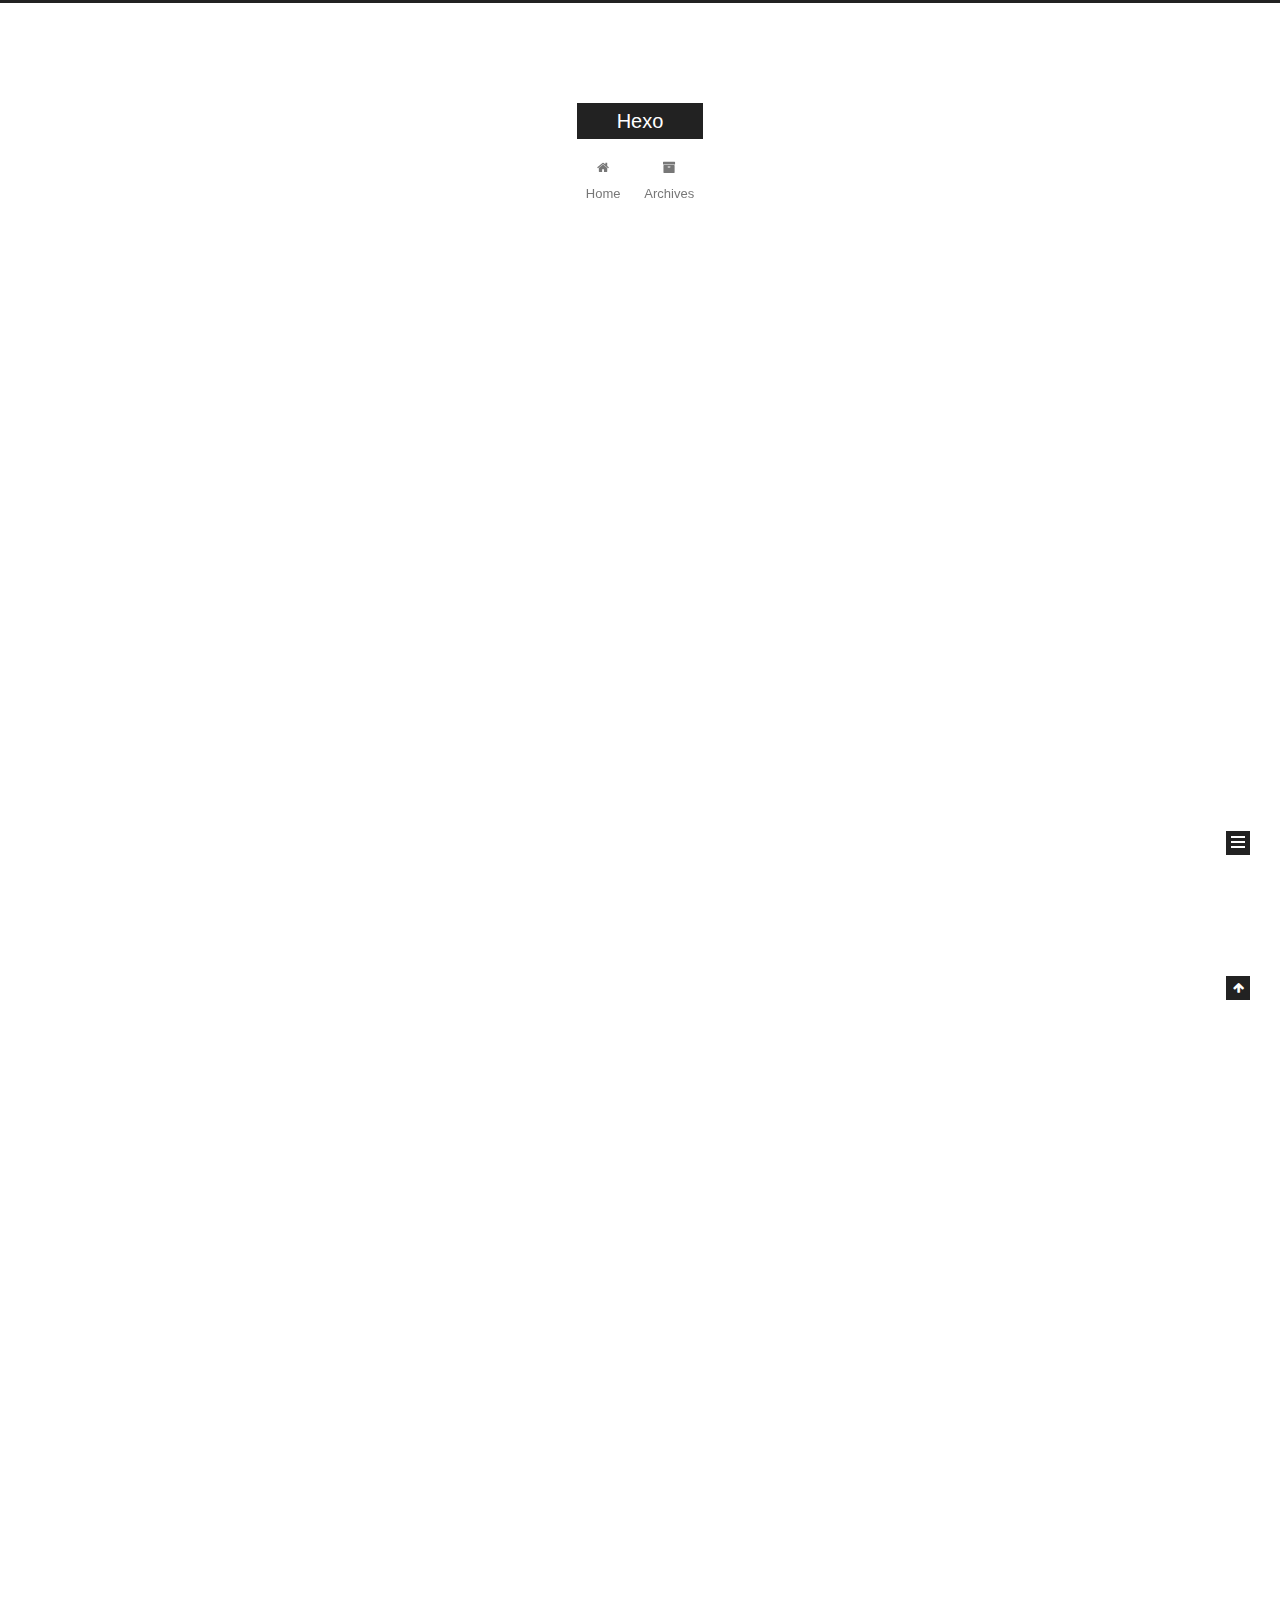
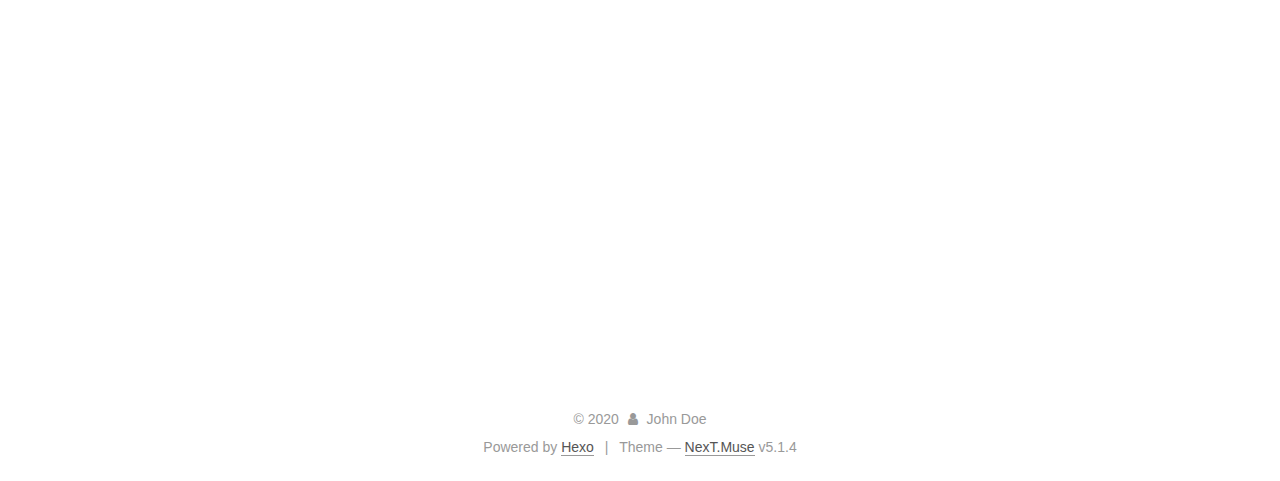
==== commit 30ea9c2c: "Site updated: 2020-04-07 00:08:30" ====
--- a/index.html
+++ b/index.html
@@ -1,269 +1,744 @@
-
 <!DOCTYPE html>
-<html lang="en">
-
-
+
+
+
+  
+
+
+<html class="theme-next muse use-motion" lang="en">
 <head>
-  <meta charset="UTF-8">
-  <meta name="viewport" content="width=device-width, initial-scale=1, maximum-scale=1.0, user-scalable=no">
-  <meta name="theme-color" content="#202020"/>
-  <meta http-equiv="x-ua-compatible" content="ie=edge">
-  <script src="//busuanzi.ibruce.info/busuanzi/2.3/busuanzi.pure.mini.js" async></script>
-  
-  
-    <meta name="keywords" content="" />
-  
-
-  
-    <meta name="description" content="Hexo," />
-  
-  
-  <link rel="icon" type="image/x-icon" href="/logo.png">
-  <title> [ Hexo ]</title>
-  
-    <!-- stylesheets list from config.yml -->
-    
-      <link rel="stylesheet" href="//cdn.bootcss.com/pure/1.0.0/pure-min.css">
-    
-      <link rel="stylesheet" href="/css/xoxo.css">
-    
-  
+  <meta charset="UTF-8"/>
+<meta http-equiv="X-UA-Compatible" content="IE=edge" />
+<meta name="viewport" content="width=device-width, initial-scale=1, maximum-scale=1"/>
+<meta name="theme-color" content="#222">
+
+
+
+
+
+
+
+
+
+<meta http-equiv="Cache-Control" content="no-transform" />
+<meta http-equiv="Cache-Control" content="no-siteapp" />
+
+
+
+
+
+
+
+
+
+
+
+
+
+
+
+
+  
+  
+  <link href="/lib/fancybox/source/jquery.fancybox.css?v=2.1.5" rel="stylesheet" type="text/css" />
+
+
+
+
+
+
+
+<link href="/lib/font-awesome/css/font-awesome.min.css?v=4.6.2" rel="stylesheet" type="text/css" />
+
+<link href="/css/main.css?v=5.1.4" rel="stylesheet" type="text/css" />
+
+
+  <link rel="apple-touch-icon" sizes="180x180" href="/images/apple-touch-icon-next.png?v=5.1.4">
+
+
+  <link rel="icon" type="image/png" sizes="32x32" href="/images/favicon-32x32-next.png?v=5.1.4">
+
+
+  <link rel="icon" type="image/png" sizes="16x16" href="/images/favicon-16x16-next.png?v=5.1.4">
+
+
+  <link rel="mask-icon" href="/images/logo.svg?v=5.1.4" color="#222">
+
+
+
+
+
+  <meta name="keywords" content="Hexo, NexT" />
+
+
+
+
+
+
+
+
+
+
+<meta property="og:type" content="website">
+<meta property="og:title" content="Hexo">
+<meta property="og:url" content="http://yoursite.com/index.html">
+<meta property="og:site_name" content="Hexo">
+<meta property="og:locale" content="en_US">
+<meta property="article:author" content="John Doe">
+<meta name="twitter:card" content="summary">
+
+
+
+<script type="text/javascript" id="hexo.configurations">
+  var NexT = window.NexT || {};
+  var CONFIG = {
+    root: '/',
+    scheme: 'Muse',
+    version: '5.1.4',
+    sidebar: {"position":"left","display":"post","offset":12,"b2t":false,"scrollpercent":false,"onmobile":false},
+    fancybox: true,
+    tabs: true,
+    motion: {"enable":true,"async":false,"transition":{"post_block":"fadeIn","post_header":"slideDownIn","post_body":"slideDownIn","coll_header":"slideLeftIn","sidebar":"slideUpIn"}},
+    duoshuo: {
+      userId: '0',
+      author: 'Author'
+    },
+    algolia: {
+      applicationID: '',
+      apiKey: '',
+      indexName: '',
+      hits: {"per_page":10},
+      labels: {"input_placeholder":"Search for Posts","hits_empty":"We didn't find any results for the search: ${query}","hits_stats":"${hits} results found in ${time} ms"}
+    }
+  };
+</script>
+
+
+
+  <link rel="canonical" href="http://yoursite.com/"/>
+
+
+
+
+
+  <title>Hexo</title>
+  
+
+
+
+
+
+
+
+
 <meta name="generator" content="Hexo 4.2.0"></head>
 
-
-<body>
-  <div class="nav-container">
-    <nav class="home-menu pure-menu pure-menu-horizontal">
-  <a class="pure-menu-heading" href="/">
-    <img class="avatar" src="http://yoursite.com/images/logo.png">
-    <span class="title">Hexo</span>
-  </a>
-
-  <ul class="pure-menu-list clearfix">
-      
-          
-            <li class="pure-menu-item actived"><a href="/" class="pure-menu-link">Home</a></li>
-          
-      
-          
-            <li class="pure-menu-item"><a href="/archives" class="pure-menu-link">Archives</a></li>
-          
-      
-          
-            <li class="pure-menu-item"><a href="/tags" class="pure-menu-link">Tags</a></li>
-          
-      
-          
-            <li class="pure-menu-item"><a href="/search" class="pure-menu-link">Search</a></li>
-          
-      
-          
-            <li class="pure-menu-item"><a href="https://0xff000000.com" target="_blank" rel="noopener" class="pure-menu-link">About</a></li>
-          
-      
-          
-            <li class="pure-menu-item"><a href="/atom.xml" class="pure-menu-link">RSS</a></li>
-          
-      
-  </ul>
-   
+<body itemscope itemtype="http://schema.org/WebPage" lang="en">
+
+  
+  
+    
+  
+
+  <div class="container sidebar-position-left 
+  page-home">
+    <div class="headband"></div>
+
+    <header id="header" class="header" itemscope itemtype="http://schema.org/WPHeader">
+      <div class="header-inner"><div class="site-brand-wrapper">
+  <div class="site-meta ">
+    
+
+    <div class="custom-logo-site-title">
+      <a href="/"  class="brand" rel="start">
+        <span class="logo-line-before"><i></i></span>
+        <span class="site-title">Hexo</span>
+        <span class="logo-line-after"><i></i></span>
+      </a>
+    </div>
+      
+        <p class="site-subtitle"></p>
+      
+  </div>
+
+  <div class="site-nav-toggle">
+    <button>
+      <span class="btn-bar"></span>
+      <span class="btn-bar"></span>
+      <span class="btn-bar"></span>
+    </button>
+  </div>
+</div>
+
+<nav class="site-nav">
+  
+
+  
+    <ul id="menu" class="menu">
+      
+        
+        <li class="menu-item menu-item-home">
+          <a href="/%20" rel="section">
+            
+              <i class="menu-item-icon fa fa-fw fa-home"></i> <br />
+            
+            Home
+          </a>
+        </li>
+      
+        
+        <li class="menu-item menu-item-archives">
+          <a href="/archives/%20" rel="section">
+            
+              <i class="menu-item-icon fa fa-fw fa-archive"></i> <br />
+            
+            Archives
+          </a>
+        </li>
+      
+
+      
+    </ul>
+  
+
+  
 </nav>
+
+
+
+ </div>
+    </header>
+
+    <main id="main" class="main">
+      <div class="main-inner">
+        <div class="content-wrap">
+          <div id="content" class="content">
+            
+  <section id="posts" class="posts-expand">
+    
+      
+
+  
+
+  
+  
+  
+
+  <article class="post post-type-normal" itemscope itemtype="http://schema.org/Article">
+  
+  
+  
+  <div class="post-block">
+    <link itemprop="mainEntityOfPage" href="http://yoursite.com/2020/04/06/%E6%88%91%E7%9A%84%E7%AC%AC%E4%B8%80%E7%AF%87%E5%8D%9A%E5%AE%A2%E6%96%87%E7%AB%A0/">
+
+    <span hidden itemprop="author" itemscope itemtype="http://schema.org/Person">
+      <meta itemprop="name" content="John Doe">
+      <meta itemprop="description" content="">
+      <meta itemprop="image" content="/images/avatar.gif">
+    </span>
+
+    <span hidden itemprop="publisher" itemscope itemtype="http://schema.org/Organization">
+      <meta itemprop="name" content="Hexo">
+    </span>
+
+    
+      <header class="post-header">
+
+        
+        
+          <h1 class="post-title" itemprop="name headline">
+                
+                <a class="post-title-link" href="/2020/04/06/%E6%88%91%E7%9A%84%E7%AC%AC%E4%B8%80%E7%AF%87%E5%8D%9A%E5%AE%A2%E6%96%87%E7%AB%A0/" itemprop="url">我的第一篇博客文章</a></h1>
+        
+
+        <div class="post-meta">
+          <span class="post-time">
+            
+              <span class="post-meta-item-icon">
+                <i class="fa fa-calendar-o"></i>
+              </span>
+              
+                <span class="post-meta-item-text">Posted on</span>
+              
+              <time title="Post created" itemprop="dateCreated datePublished" datetime="2020-04-06T23:05:26+08:00">
+                2020-04-6
+              </time>
+            
+
+            
+
+            
+          </span>
+
+          
+
+          
+            
+          
+
+          
+          
+
+          
+
+          
+
+          
+
+        </div>
+      </header>
+    
+
+    
+    
+    
+    <div class="post-body" itemprop="articleBody">
+
+      
+      
+
+      
+        
+          
+            <h2 id="第一章"><a href="#第一章" class="headerlink" title="第一章"></a>第一章</h2><p>内容</p>
+<hr>
+<h2 id="第二章"><a href="#第二章" class="headerlink" title="第二章"></a>第二章</h2><p>内容</p>
+<hr>
+<h2 id="参考文献"><a href="#参考文献" class="headerlink" title="参考文献"></a>参考文献</h2><p><a href="http://www.google.com" target="_blank" rel="noopener">www.google.com</a></p>
+
+          
+        
+      
+    </div>
+    
+    
+    
+
+    
+
+    
+
+    
+
+    <footer class="post-footer">
+      
+
+      
+
+      
+
+      
+      
+        <div class="post-eof"></div>
+      
+    </footer>
   </div>
-
-  <div class="container" id="content-outer">
-    <div class="inner" id="content-inner">
-      
-
-  <div class="recent-posts">
-    
-
-      <article class="recent-post-item">
-        <a class="title" href="/2020/04/06/我的第一篇博客文章/"><h2>我的第一篇博客文章</h2></a>
+  
+  
+  
+  </article>
+
+
+    
+      
+
+  
+
+  
+  
+  
+
+  <article class="post post-type-normal" itemscope itemtype="http://schema.org/Article">
+  
+  
+  
+  <div class="post-block">
+    <link itemprop="mainEntityOfPage" href="http://yoursite.com/2020/04/06/hello-world/">
+
+    <span hidden itemprop="author" itemscope itemtype="http://schema.org/Person">
+      <meta itemprop="name" content="John Doe">
+      <meta itemprop="description" content="">
+      <meta itemprop="image" content="/images/avatar.gif">
+    </span>
+
+    <span hidden itemprop="publisher" itemscope itemtype="http://schema.org/Organization">
+      <meta itemprop="name" content="Hexo">
+    </span>
+
+    
+      <header class="post-header">
+
+        
+        
+          <h1 class="post-title" itemprop="name headline">
+                
+                <a class="post-title-link" href="/2020/04/06/hello-world/" itemprop="url">Hello World</a></h1>
+        
+
         <div class="post-meta">
-          
-          <time class="time" datetime="2020-04-06T15:05:26.000Z">
-            2020-04-6
-          </time>
-          
-          <span class="slash">/</span>
-          
-          
+          <span class="post-time">
+            
+              <span class="post-meta-item-icon">
+                <i class="fa fa-calendar-o"></i>
+              </span>
+              
+                <span class="post-meta-item-text">Posted on</span>
+              
+              <time title="Post created" itemprop="dateCreated datePublished" datetime="2020-04-06T23:00:20+08:00">
+                2020-04-6
+              </time>
+            
+
+            
+
+            
+          </span>
+
+          
+
+          
+            
+          
+
+          
+          
+
+          
+
+          
+
           
 
         </div>
-
-        
-        <a class="more" href="/2020/04/06/我的第一篇博客文章/"> 阅读全文〉</a>
-      </article>
-    
-
-      <article class="recent-post-item">
-        <a class="title" href="/2020/04/06/hello-world/"><h2>Hello World</h2></a>
-        <div class="post-meta">
-          
-          <time class="time" datetime="2020-04-06T15:00:20.818Z">
-            2020-04-6
-          </time>
-          
-          <span class="slash">/</span>
-          
-          
+      </header>
+    
+
+    
+    
+    
+    <div class="post-body" itemprop="articleBody">
+
+      
+      
+
+      
+        
+          
+            <p>Welcome to <a href="https://hexo.io/" target="_blank" rel="noopener">Hexo</a>! This is your very first post. Check <a href="https://hexo.io/docs/" target="_blank" rel="noopener">documentation</a> for more info. If you get any problems when using Hexo, you can find the answer in <a href="https://hexo.io/docs/troubleshooting.html" target="_blank" rel="noopener">troubleshooting</a> or you can ask me on <a href="https://github.com/hexojs/hexo/issues" target="_blank" rel="noopener">GitHub</a>.</p>
+<h2 id="Quick-Start"><a href="#Quick-Start" class="headerlink" title="Quick Start"></a>Quick Start</h2><h3 id="Create-a-new-post"><a href="#Create-a-new-post" class="headerlink" title="Create a new post"></a>Create a new post</h3><figure class="highlight bash"><table><tr><td class="gutter"><pre><span class="line">1</span><br></pre></td><td class="code"><pre><span class="line">$ hexo new <span class="string">"My New Post"</span></span><br></pre></td></tr></table></figure>
+
+<p>More info: <a href="https://hexo.io/docs/writing.html" target="_blank" rel="noopener">Writing</a></p>
+<h3 id="Run-server"><a href="#Run-server" class="headerlink" title="Run server"></a>Run server</h3><figure class="highlight bash"><table><tr><td class="gutter"><pre><span class="line">1</span><br></pre></td><td class="code"><pre><span class="line">$ hexo server</span><br></pre></td></tr></table></figure>
+
+<p>More info: <a href="https://hexo.io/docs/server.html" target="_blank" rel="noopener">Server</a></p>
+<h3 id="Generate-static-files"><a href="#Generate-static-files" class="headerlink" title="Generate static files"></a>Generate static files</h3><figure class="highlight bash"><table><tr><td class="gutter"><pre><span class="line">1</span><br></pre></td><td class="code"><pre><span class="line">$ hexo generate</span><br></pre></td></tr></table></figure>
+
+<p>More info: <a href="https://hexo.io/docs/generating.html" target="_blank" rel="noopener">Generating</a></p>
+<h3 id="Deploy-to-remote-sites"><a href="#Deploy-to-remote-sites" class="headerlink" title="Deploy to remote sites"></a>Deploy to remote sites</h3><figure class="highlight bash"><table><tr><td class="gutter"><pre><span class="line">1</span><br></pre></td><td class="code"><pre><span class="line">$ hexo deploy</span><br></pre></td></tr></table></figure>
+
+<p>More info: <a href="https://hexo.io/docs/one-command-deployment.html" target="_blank" rel="noopener">Deployment</a></p>
+
+          
+        
+      
+    </div>
+    
+    
+    
+
+    
+
+    
+
+    
+
+    <footer class="post-footer">
+      
+
+      
+
+      
+
+      
+      
+        <div class="post-eof"></div>
+      
+    </footer>
+  </div>
+  
+  
+  
+  </article>
+
+
+    
+  </section>
+
+  
+
+
+          </div>
+          
+
+
           
 
         </div>
-
-        
-        <a class="more" href="/2020/04/06/hello-world/"> 阅读全文〉</a>
-      </article>
-    
+        
+          
+  
+  <div class="sidebar-toggle">
+    <div class="sidebar-toggle-line-wrap">
+      <span class="sidebar-toggle-line sidebar-toggle-line-first"></span>
+      <span class="sidebar-toggle-line sidebar-toggle-line-middle"></span>
+      <span class="sidebar-toggle-line sidebar-toggle-line-last"></span>
+    </div>
   </div>
 
-
+  <aside id="sidebar" class="sidebar">
+    
+    <div class="sidebar-inner">
+
+      
+
+      
+
+      <section class="site-overview-wrap sidebar-panel sidebar-panel-active">
+        <div class="site-overview">
+          <div class="site-author motion-element" itemprop="author" itemscope itemtype="http://schema.org/Person">
+            
+              <p class="site-author-name" itemprop="name">John Doe</p>
+              <p class="site-description motion-element" itemprop="description"></p>
+          </div>
+
+          <nav class="site-state motion-element">
+
+            
+              <div class="site-state-item site-state-posts">
+              
+                <a href="/archives/%20%7C%7C%20archive">
+              
+                  <span class="site-state-item-count">2</span>
+                  <span class="site-state-item-name">posts</span>
+                </a>
+              </div>
+            
+
+            
+
+            
+
+          </nav>
+
+          
+
+          
+
+          
+          
+
+          
+          
+
+          
+
+        </div>
+      </section>
+
+      
+
+      
 
     </div>
+  </aside>
+
+
+        
+      </div>
+    </main>
+
+    <footer id="footer" class="footer">
+      <div class="footer-inner">
+        <div class="copyright">&copy; <span itemprop="copyrightYear">2020</span>
+  <span class="with-love">
+    <i class="fa fa-user"></i>
+  </span>
+  <span class="author" itemprop="copyrightHolder">John Doe</span>
+
+  
+</div>
+
+
+  <div class="powered-by">Powered by <a class="theme-link" target="_blank" href="https://hexo.io">Hexo</a></div>
+
+
+
+  <span class="post-meta-divider">|</span>
+
+
+
+  <div class="theme-info">Theme &mdash; <a class="theme-link" target="_blank" href="https://github.com/iissnan/hexo-theme-next">NexT.Muse</a> v5.1.4</div>
+
+
+
+
+        
+
+
+
+
+
+
+
+        
+      </div>
+    </footer>
+
+    
+      <div class="back-to-top">
+        <i class="fa fa-arrow-up"></i>
+        
+      </div>
+    
 
     
 
   </div>
-  <footer class="footer text-center">
-    <div id="bottom-inner">
-        <a class="bottom-item" href="https://blog.0xff000000.com" target="_blank" rel="noopener">首页</a> |
-        <a class="bottom-item" href="https://0xff000000.com" target="_blank">主站</a> |
-        <a class="bottom-item" href="https://github.com/KevinOfNeu" target="_blank">GitHub</a> |
-        <a class="bottom-item" href="https://hexo.io" target="_blank">Powered by hexo</a> |
-        <a class="bottom-item" href="https://github.com/KevinOfNeu/hexo-theme-xoxo" target="_blank">Theme xoxo</a>
-    </div>
-</footer>
-  
-
-<script>
-  (function(window, document, undefined) {
-
-    var timer = null;
-
-    function returnTop() {
-      cancelAnimationFrame(timer);
-      timer = requestAnimationFrame(function fn() {
-        var oTop = document.body.scrollTop || document.documentElement.scrollTop;
-        if (oTop > 0) {
-          document.body.scrollTop = document.documentElement.scrollTop = oTop - 50;
-          timer = requestAnimationFrame(fn);
-        } else {
-          cancelAnimationFrame(timer);
-        }
-      });
-    }
-
-    var hearts = [];
-    window.requestAnimationFrame = (function() {
-      return window.requestAnimationFrame ||
-        window.webkitRequestAnimationFrame ||
-        window.mozRequestAnimationFrame ||
-        window.oRequestAnimationFrame ||
-        window.msRequestAnimationFrame ||
-        function(callback) {
-          setTimeout(callback, 1000 / 60);
-        }
-    })();
-    init();
-
-    function init() {
-      css(".heart{z-index:9999;width: 10px;height: 10px;position: fixed;background: #f00;transform: rotate(45deg);-webkit-transform: rotate(45deg);-moz-transform: rotate(45deg);}.heart:after,.heart:before{content: '';width: inherit;height: inherit;background: inherit;border-radius: 50%;-webkit-border-radius: 50%;-moz-border-radius: 50%;position: absolute;}.heart:after{top: -5px;}.heart:before{left: -5px;}");
-      attachEvent();
-      gameloop();
-      addMenuEvent();
-    }
-
-    function gameloop() {
-      for (var i = 0; i < hearts.length; i++) {
-        if (hearts[i].alpha <= 0) {
-          document.body.removeChild(hearts[i].el);
-          hearts.splice(i, 1);
-          continue;
-        }
-        hearts[i].y--;
-        hearts[i].scale += 0.004;
-        hearts[i].alpha -= 0.013;
-        hearts[i].el.style.cssText = "left:" + hearts[i].x + "px;top:" + hearts[i].y + "px;opacity:" + hearts[i].alpha + ";transform:scale(" + hearts[i].scale + "," + hearts[i].scale + ") rotate(45deg);background:" + hearts[i].color;
-      }
-      requestAnimationFrame(gameloop);
-    }
-
-    /**
-     * 给logo设置点击事件
-     * 
-     * - 回到顶部
-     * - 出现爱心
-     */
-    function attachEvent() {
-      var old = typeof window.onclick === "function" && window.onclick;
-      var logo = document.getElementById("logo");
-      if (logo) {
-        logo.onclick = function(event) {
-          returnTop();
-          old && old();
-          createHeart(event);
-        }
-      }
-      
-    }
-
-    function createHeart(event) {
-      var d = document.createElement("div");
-      d.className = "heart";
-      hearts.push({
-        el: d,
-        x: event.clientX - 5,
-        y: event.clientY - 5,
-        scale: 1,
-        alpha: 1,
-        color: randomColor()
-      });
-      document.body.appendChild(d);
-    }
-
-    function css(css) {
-      var style = document.createElement("style");
-      style.type = "text/css";
-      try {
-        style.appendChild(document.createTextNode(css));
-      } catch (ex) {
-        style.styleSheet.cssText = css;
-      }
-      document.getElementsByTagName('head')[0].appendChild(style);
-    }
-
-    function randomColor() {
-      // return "rgb(" + (~~(Math.random() * 255)) + "," + (~~(Math.random() * 255)) + "," + (~~(Math.random() * 255)) + ")";
-      return "#F44336";
-    }
-
-    function addMenuEvent() {
-      var menu = document.getElementById('menu-main-post');
-      if (menu) {
-        var toc = document.getElementById('toc');
-        if (toc) {
-          menu.onclick = function() {
-            if (toc) {
-              if (toc.style.display == 'block') {
-                toc.style.display = 'none';
-              } else {
-                toc.style.display = 'block';
-              }
-            }
-          };
-        } else {
-          menu.style.display = 'none';
-        }
-      }
-    }
-
-  })(window, document);
+
+  
+
+<script type="text/javascript">
+  if (Object.prototype.toString.call(window.Promise) !== '[object Function]') {
+    window.Promise = null;
+  }
 </script>
 
-  
-
-
+
+
+
+
+
+
+
+
+  
+
+
+
+
+
+
+
+
+
+
+
+
+  
+  
+    <script type="text/javascript" src="/lib/jquery/index.js?v=2.1.3"></script>
+  
+
+  
+  
+    <script type="text/javascript" src="/lib/fastclick/lib/fastclick.min.js?v=1.0.6"></script>
+  
+
+  
+  
+    <script type="text/javascript" src="/lib/jquery_lazyload/jquery.lazyload.js?v=1.9.7"></script>
+  
+
+  
+  
+    <script type="text/javascript" src="/lib/velocity/velocity.min.js?v=1.2.1"></script>
+  
+
+  
+  
+    <script type="text/javascript" src="/lib/velocity/velocity.ui.min.js?v=1.2.1"></script>
+  
+
+  
+  
+    <script type="text/javascript" src="/lib/fancybox/source/jquery.fancybox.pack.js?v=2.1.5"></script>
+  
+
+
+  
+
+
+  <script type="text/javascript" src="/js/src/utils.js?v=5.1.4"></script>
+
+  <script type="text/javascript" src="/js/src/motion.js?v=5.1.4"></script>
+
+
+
+  
+  
+
+  
+
+  
+
+
+  <script type="text/javascript" src="/js/src/bootstrap.js?v=5.1.4"></script>
+
+
+
+  
+
+
+  
+
+
+
+
+	
+
+
+
+
+
+  
+
+
+
+
+
+  
+
+
+
+
+
+
+
+
+
+
+
+
+  
+
+
+
+
+
+  
+
+  
+
+  
+
+  
+  
+
+  
+
+  
+
+  
 
 </body>
 </html>
--- a/css/main.css
+++ b/css/main.css
@@ -0,0 +1,2662 @@
+/* normalize.css v3.0.2 | MIT License | git.io/normalize */
+html {
+  font-family: sans-serif; /* 1 */
+  -ms-text-size-adjust: 100%; /* 2 */
+  -webkit-text-size-adjust: 100%; /* 2 */
+}
+body {
+  margin: 0;
+}
+article,
+aside,
+details,
+figcaption,
+figure,
+footer,
+header,
+hgroup,
+main,
+menu,
+nav,
+section,
+summary {
+  display: block;
+}
+audio,
+canvas,
+progress,
+video {
+  display: inline-block; /* 1 */
+  vertical-align: baseline; /* 2 */
+}
+audio:not([controls]) {
+  display: none;
+  height: 0;
+}
+[hidden],
+template {
+  display: none;
+}
+a {
+  background-color: transparent;
+}
+a:active,
+a:hover {
+  outline: 0;
+}
+abbr[title] {
+  border-bottom: 1px dotted;
+}
+b,
+strong {
+  font-weight: bold;
+}
+dfn {
+  font-style: italic;
+}
+h1 {
+  font-size: 2em;
+  margin: 0.67em 0;
+}
+mark {
+  background: #ff0;
+  color: #000;
+}
+small {
+  font-size: 80%;
+}
+sub,
+sup {
+  font-size: 75%;
+  line-height: 0;
+  position: relative;
+  vertical-align: baseline;
+}
+sup {
+  top: -0.5em;
+}
+sub {
+  bottom: -0.25em;
+}
+img {
+  border: 0;
+}
+svg:not(:root) {
+  overflow: hidden;
+}
+figure {
+  margin: 1em 40px;
+}
+hr {
+  -moz-box-sizing: content-box;
+  box-sizing: content-box;
+  height: 0;
+}
+pre {
+  overflow: auto;
+}
+code,
+kbd,
+pre,
+samp {
+  font-family: monospace, monospace;
+  font-size: 1em;
+}
+button,
+input,
+optgroup,
+select,
+textarea {
+  color: inherit; /* 1 */
+  font: inherit; /* 2 */
+  margin: 0; /* 3 */
+}
+button {
+  overflow: visible;
+}
+button,
+select {
+  text-transform: none;
+}
+button,
+html input[type="button"],
+input[type="reset"],
+input[type="submit"] {
+  -webkit-appearance: button; /* 2 */
+  cursor: pointer; /* 3 */
+}
+button[disabled],
+html input[disabled] {
+  cursor: default;
+}
+button::-moz-focus-inner,
+input::-moz-focus-inner {
+  border: 0;
+  padding: 0;
+}
+input {
+  line-height: normal;
+}
+input[type="checkbox"],
+input[type="radio"] {
+  box-sizing: border-box; /* 1 */
+  padding: 0; /* 2 */
+}
+input[type="number"]::-webkit-inner-spin-button,
+input[type="number"]::-webkit-outer-spin-button {
+  height: auto;
+}
+input[type="search"] {
+  -webkit-appearance: textfield; /* 1 */
+  -moz-box-sizing: content-box;
+  -webkit-box-sizing: content-box; /* 2 */
+  box-sizing: content-box;
+}
+input[type="search"]::-webkit-search-cancel-button,
+input[type="search"]::-webkit-search-decoration {
+  -webkit-appearance: none;
+}
+fieldset {
+  border: 1px solid #c0c0c0;
+  margin: 0 2px;
+  padding: 0.35em 0.625em 0.75em;
+}
+legend {
+  border: 0; /* 1 */
+  padding: 0; /* 2 */
+}
+textarea {
+  overflow: auto;
+}
+optgroup {
+  font-weight: bold;
+}
+table {
+  border-collapse: collapse;
+  border-spacing: 0;
+}
+td,
+th {
+  padding: 0;
+}
+::selection {
+  background: #262a30;
+  color: #fff;
+}
+body {
+  position: relative;
+  font-family: 'Lato', "PingFang SC", "Microsoft YaHei", sans-serif;
+  font-size: 14px;
+  line-height: 2;
+  color: #555;
+  background: #fff;
+}
+@media (max-width: 767px) {
+  body {
+    padding-right: 0 !important;
+  }
+}
+@media (min-width: 768px) and (max-width: 991px) {
+  body {
+    padding-right: 0 !important;
+  }
+}
+@media (min-width: 1600px) {
+  body {
+    font-size: 16px;
+  }
+}
+h1,
+h2,
+h3,
+h4,
+h5,
+h6 {
+  margin: 0;
+  padding: 0;
+  font-weight: bold;
+  line-height: 1.5;
+  font-family: 'Lato', "PingFang SC", "Microsoft YaHei", sans-serif;
+}
+h2,
+h3,
+h4,
+h5,
+h6 {
+  margin: 20px 0 15px;
+}
+h1 {
+  font-size: 22px;
+}
+@media (max-width: 767px) {
+  h1 {
+    font-size: 18px;
+  }
+}
+h2 {
+  font-size: 20px;
+}
+@media (max-width: 767px) {
+  h2 {
+    font-size: 16px;
+  }
+}
+h3 {
+  font-size: 18px;
+}
+@media (max-width: 767px) {
+  h3 {
+    font-size: 14px;
+  }
+}
+h4 {
+  font-size: 16px;
+}
+@media (max-width: 767px) {
+  h4 {
+    font-size: 12px;
+  }
+}
+h5 {
+  font-size: 14px;
+}
+@media (max-width: 767px) {
+  h5 {
+    font-size: 10px;
+  }
+}
+h6 {
+  font-size: 12px;
+}
+@media (max-width: 767px) {
+  h6 {
+    font-size: 8px;
+  }
+}
+p {
+  margin: 0 0 20px 0;
+}
+a {
+  color: #555;
+  text-decoration: none;
+  outline: none;
+  border-bottom: 1px solid #999;
+  word-wrap: break-word;
+}
+a:hover {
+  color: #222;
+  border-bottom-color: #222;
+}
+blockquote {
+  margin: 0;
+  padding: 0;
+}
+img {
+  display: block;
+  margin: auto;
+  max-width: 100%;
+  height: auto;
+}
+hr {
+  margin: 40px 0;
+  height: 3px;
+  border: none;
+  background-color: #ddd;
+  background-image: repeating-linear-gradient(-45deg, #fff, #fff 4px, transparent 4px, transparent 8px);
+}
+blockquote {
+  padding: 0 15px;
+  color: #666;
+  border-left: 4px solid #ddd;
+}
+blockquote cite::before {
+  content: "-";
+  padding: 0 5px;
+}
+dt {
+  font-weight: 700;
+}
+dd {
+  margin: 0;
+  padding: 0;
+}
+kbd {
+  border: 1px solid #ccc;
+  border-radius: 0.2em;
+  box-shadow: 0.1em 0.1em 0.2em rgba(0,0,0,0.1);
+  background-color: #f9f9f9;
+  font-family: inherit;
+  background-image: -webkit-linear-gradient(top, #eee, #fff, #eee);
+  padding: 0.1em 0.3em;
+  white-space: nowrap;
+}
+.text-left {
+  text-align: left;
+}
+.text-center {
+  text-align: center;
+}
+.text-right {
+  text-align: right;
+}
+.text-justify {
+  text-align: justify;
+}
+.text-nowrap {
+  white-space: nowrap;
+}
+.text-lowercase {
+  text-transform: lowercase;
+}
+.text-uppercase {
+  text-transform: uppercase;
+}
+.text-capitalize {
+  text-transform: capitalize;
+}
+.center-block {
+  display: block;
+  margin-left: auto;
+  margin-right: auto;
+}
+.clearfix:before,
+.clearfix:after {
+  content: " ";
+  display: table;
+}
+.clearfix:after {
+  clear: both;
+}
+.pullquote {
+  width: 45%;
+}
+.pullquote.left {
+  float: left;
+  margin-left: 5px;
+  margin-right: 10px;
+}
+.pullquote.right {
+  float: right;
+  margin-left: 10px;
+  margin-right: 5px;
+}
+.affix.affix.affix {
+  position: fixed;
+}
+.translation {
+  margin-top: -20px;
+  font-size: 14px;
+  color: #999;
+}
+.scrollbar-measure {
+  width: 100px;
+  height: 100px;
+  overflow: scroll;
+  position: absolute;
+  top: -9999px;
+}
+.use-motion .motion-element {
+  opacity: 0;
+}
+table {
+  margin: 20px 0;
+  width: 100%;
+  border-collapse: collapse;
+  border-spacing: 0;
+  border: 1px solid #ddd;
+  font-size: 14px;
+  table-layout: fixed;
+  word-wrap: break-all;
+}
+table>tbody>tr:nth-of-type(odd) {
+  background-color: #f9f9f9;
+}
+table>tbody>tr:hover {
+  background-color: #f5f5f5;
+}
+caption,
+th,
+td {
+  padding: 8px;
+  text-align: left;
+  vertical-align: middle;
+  font-weight: normal;
+}
+th,
+td {
+  border-bottom: 3px solid #ddd;
+  border-right: 1px solid #eee;
+}
+th {
+  padding-bottom: 10px;
+  font-weight: 700;
+}
+td {
+  border-bottom-width: 1px;
+}
+html,
+body {
+  height: 100%;
+}
+.container {
+  position: relative;
+  min-height: 100%;
+}
+.header-inner {
+  margin: 0 auto;
+  padding: 100px 0 70px;
+  width: 700px;
+}
+@media (min-width: 1600px) {
+  .container .header-inner {
+    width: 900px;
+  }
+}
+.main {
+  padding-bottom: 150px;
+}
+.main-inner {
+  margin: 0 auto;
+  width: 700px;
+}
+@media (min-width: 1600px) {
+  .container .main-inner {
+    width: 900px;
+  }
+}
+.footer {
+  position: absolute;
+  left: 0;
+  bottom: 0;
+  width: 100%;
+  min-height: 50px;
+}
+.footer-inner {
+  box-sizing: border-box;
+  margin: 20px auto;
+  width: 700px;
+}
+@media (min-width: 1600px) {
+  .container .footer-inner {
+    width: 900px;
+  }
+}
+pre,
+.highlight {
+  overflow: auto;
+  margin: 20px 0;
+  padding: 0;
+  font-size: 13px;
+  color: #4d4d4c;
+  background: #f7f7f7;
+  line-height: 1.6;
+}
+pre,
+code {
+  font-family: consolas, Menlo, "PingFang SC", "Microsoft YaHei", monospace;
+}
+code {
+  padding: 2px 4px;
+  word-wrap: break-word;
+  color: #555;
+  background: #eee;
+  border-radius: 3px;
+  font-size: 13px;
+}
+pre {
+  padding: 10px;
+}
+pre code {
+  padding: 0;
+  color: #4d4d4c;
+  background: none;
+  text-shadow: none;
+}
+.highlight {
+  border-radius: 1px;
+}
+.highlight pre {
+  border: none;
+  margin: 0;
+  padding: 10px 0;
+}
+.highlight table {
+  margin: 0;
+  width: auto;
+  border: none;
+}
+.highlight td {
+  border: none;
+  padding: 0;
+}
+.highlight figcaption {
+  font-size: 1em;
+  color: #4d4d4c;
+  line-height: 1em;
+  margin-bottom: 1em;
+}
+.highlight figcaption:before,
+.highlight figcaption:after {
+  content: " ";
+  display: table;
+}
+.highlight figcaption:after {
+  clear: both;
+}
+.highlight figcaption a {
+  float: right;
+  color: #4d4d4c;
+}
+.highlight figcaption a:hover {
+  border-bottom-color: #4d4d4c;
+}
+.highlight .gutter pre {
+  padding-left: 10px;
+  padding-right: 10px;
+  color: #869194;
+  text-align: right;
+  background-color: #eff2f3;
+}
+.highlight .code pre {
+  width: 100%;
+  padding-left: 10px;
+  padding-right: 10px;
+  background-color: #f7f7f7;
+}
+.highlight .line {
+  height: 20px;
+}
+.gutter {
+  -webkit-user-select: none;
+  -moz-user-select: none;
+  -ms-user-select: none;
+  user-select: none;
+}
+.gist table {
+  width: auto;
+}
+.gist table td {
+  border: none;
+}
+pre .deletion {
+  background: #fdd;
+}
+pre .addition {
+  background: #dfd;
+}
+pre .meta {
+  color: #8959a8;
+}
+pre .comment {
+  color: #8e908c;
+}
+pre .variable,
+pre .attribute,
+pre .tag,
+pre .regexp,
+pre .ruby .constant,
+pre .xml .tag .title,
+pre .xml .pi,
+pre .xml .doctype,
+pre .html .doctype,
+pre .css .id,
+pre .css .class,
+pre .css .pseudo {
+  color: #c82829;
+}
+pre .number,
+pre .preprocessor,
+pre .built_in,
+pre .literal,
+pre .params,
+pre .constant,
+pre .command {
+  color: #f5871f;
+}
+pre .ruby .class .title,
+pre .css .rules .attribute,
+pre .string,
+pre .value,
+pre .inheritance,
+pre .header,
+pre .ruby .symbol,
+pre .xml .cdata,
+pre .special,
+pre .number,
+pre .formula {
+  color: #718c00;
+}
+pre .title,
+pre .css .hexcolor {
+  color: #3e999f;
+}
+pre .function,
+pre .python .decorator,
+pre .python .title,
+pre .ruby .function .title,
+pre .ruby .title .keyword,
+pre .perl .sub,
+pre .javascript .title,
+pre .coffeescript .title {
+  color: #4271ae;
+}
+pre .keyword,
+pre .javascript .function {
+  color: #8959a8;
+}
+.full-image.full-image.full-image.full-image {
+  border: none;
+  max-width: 100%;
+  width: auto;
+  margin: 20px auto 25px;
+}
+@media (min-width: 992px) {
+  .full-image.full-image.full-image.full-image {
+    max-width: none;
+    width: 110%;
+    margin: 25px -5%;
+  }
+}
+.blockquote-center,
+.page-home .post-type-quote blockquote,
+.page-post-detail .post-type-quote blockquote {
+  position: relative;
+  margin: 40px 0;
+  padding: 0;
+  border-left: none;
+  text-align: center;
+}
+.blockquote-center::before,
+.page-home .post-type-quote blockquote::before,
+.page-post-detail .post-type-quote blockquote::before,
+.blockquote-center::after,
+.page-home .post-type-quote blockquote::after,
+.page-post-detail .post-type-quote blockquote::after {
+  position: absolute;
+  content: ' ';
+  display: block;
+  width: 100%;
+  height: 24px;
+  opacity: 0.2;
+  background-repeat: no-repeat;
+  background-position: 0 -6px;
+  background-size: 22px 22px;
+}
+.blockquote-center::before,
+.page-home .post-type-quote blockquote::before,
+.page-post-detail .post-type-quote blockquote::before {
+  top: -20px;
+  background-image: url("../images/quote-l.svg");
+  border-top: 1px solid #ccc;
+}
+.blockquote-center::after,
+.page-home .post-type-quote blockquote::after,
+.page-post-detail .post-type-quote blockquote::after {
+  bottom: -20px;
+  background-image: url("../images/quote-r.svg");
+  border-bottom: 1px solid #ccc;
+  background-position: 100% 8px;
+}
+.blockquote-center p,
+.page-home .post-type-quote blockquote p,
+.page-post-detail .post-type-quote blockquote p,
+.blockquote-center div,
+.page-home .post-type-quote blockquote div,
+.page-post-detail .post-type-quote blockquote div {
+  text-align: center;
+}
+.post .post-body .group-picture img {
+  box-sizing: border-box;
+  padding: 0 3px;
+  border: none;
+}
+.post .group-picture-row {
+  overflow: hidden;
+  margin-top: 6px;
+}
+.post .group-picture-row:first-child {
+  margin-top: 0;
+}
+.post .group-picture-column {
+  float: left;
+}
+.page-post-detail .post-body .group-picture-column {
+  float: none;
+  margin-top: 10px;
+  width: auto !important;
+}
+.page-post-detail .post-body .group-picture-column img {
+  margin: 0 auto;
+}
+.page-archive .group-picture-container {
+  overflow: hidden;
+}
+.page-archive .group-picture-row {
+  float: left;
+}
+.page-archive .group-picture-row:first-child {
+  margin-top: 6px;
+}
+.page-archive .group-picture-column {
+  max-width: 150px;
+  max-height: 150px;
+}
+.post-body .note {
+  position: relative;
+  padding: 15px;
+  margin-bottom: 20px;
+  border: 1px solid #eee;
+  border-left-width: 5px;
+  border-radius: 3px;
+}
+.post-body .note h2,
+.post-body .note h3,
+.post-body .note h4,
+.post-body .note h5,
+.post-body .note h6 {
+  margin-top: 0;
+  margin-bottom: 0;
+  border-bottom: initial;
+  padding-top: 0 !important;
+}
+.post-body .note p:first-child,
+.post-body .note ul:first-child,
+.post-body .note ol:first-child,
+.post-body .note table:first-child,
+.post-body .note pre:first-child,
+.post-body .note blockquote:first-child {
+  margin-top: 0;
+}
+.post-body .note p:last-child,
+.post-body .note ul:last-child,
+.post-body .note ol:last-child,
+.post-body .note table:last-child,
+.post-body .note pre:last-child,
+.post-body .note blockquote:last-child {
+  margin-bottom: 0;
+}
+.post-body .note.default {
+  border-left-color: #777;
+}
+.post-body .note.default h2,
+.post-body .note.default h3,
+.post-body .note.default h4,
+.post-body .note.default h5,
+.post-body .note.default h6 {
+  color: #777;
+}
+.post-body .note.primary {
+  border-left-color: #6f42c1;
+}
+.post-body .note.primary h2,
+.post-body .note.primary h3,
+.post-body .note.primary h4,
+.post-body .note.primary h5,
+.post-body .note.primary h6 {
+  color: #6f42c1;
+}
+.post-body .note.info {
+  border-left-color: #428bca;
+}
+.post-body .note.info h2,
+.post-body .note.info h3,
+.post-body .note.info h4,
+.post-body .note.info h5,
+.post-body .note.info h6 {
+  color: #428bca;
+}
+.post-body .note.success {
+  border-left-color: #5cb85c;
+}
+.post-body .note.success h2,
+.post-body .note.success h3,
+.post-body .note.success h4,
+.post-body .note.success h5,
+.post-body .note.success h6 {
+  color: #5cb85c;
+}
+.post-body .note.warning {
+  border-left-color: #f0ad4e;
+}
+.post-body .note.warning h2,
+.post-body .note.warning h3,
+.post-body .note.warning h4,
+.post-body .note.warning h5,
+.post-body .note.warning h6 {
+  color: #f0ad4e;
+}
+.post-body .note.danger {
+  border-left-color: #d9534f;
+}
+.post-body .note.danger h2,
+.post-body .note.danger h3,
+.post-body .note.danger h4,
+.post-body .note.danger h5,
+.post-body .note.danger h6 {
+  color: #d9534f;
+}
+.post-body .label {
+  display: inline;
+  padding: 0 2px;
+  white-space: nowrap;
+}
+.post-body .label.default {
+  background-color: #f0f0f0;
+}
+.post-body .label.primary {
+  background-color: #efe6f7;
+}
+.post-body .label.info {
+  background-color: #e5f2f8;
+}
+.post-body .label.success {
+  background-color: #e7f4e9;
+}
+.post-body .label.warning {
+  background-color: #fcf6e1;
+}
+.post-body .label.danger {
+  background-color: #fae8eb;
+}
+.post-body .tabs {
+  position: relative;
+  display: block;
+  margin-bottom: 20px;
+  padding-top: 10px;
+}
+.post-body .tabs ul.nav-tabs {
+  margin: 0;
+  padding: 0;
+  display: flex;
+  margin-bottom: -1px;
+}
+@media (max-width: 413px) {
+  .post-body .tabs ul.nav-tabs {
+    display: block;
+    margin-bottom: 5px;
+  }
+}
+.post-body .tabs ul.nav-tabs li.tab {
+  list-style-type: none !important;
+  margin: 0 0.25em 0 0;
+  border-top: 3px solid transparent;
+  border-left: 1px solid transparent;
+  border-right: 1px solid transparent;
+}
+@media (max-width: 413px) {
+  .post-body .tabs ul.nav-tabs li.tab {
+    margin: initial;
+    border-top: 1px solid transparent;
+    border-left: 3px solid transparent;
+    border-right: 1px solid transparent;
+    border-bottom: 1px solid transparent;
+  }
+}
+.post-body .tabs ul.nav-tabs li.tab a {
+  outline: 0;
+  border-bottom: initial;
+  display: block;
+  line-height: 1.8em;
+  padding: 0.25em 0.75em;
+  transition-duration: 0.2s;
+  transition-timing-function: ease-out;
+  transition-delay: 0s;
+}
+.post-body .tabs ul.nav-tabs li.tab a i {
+  width: 1.285714285714286em;
+}
+.post-body .tabs ul.nav-tabs li.tab.active {
+  border-top: 3px solid #fc6423;
+  border-left: 1px solid #ddd;
+  border-right: 1px solid #ddd;
+  background-color: #fff;
+}
+@media (max-width: 413px) {
+  .post-body .tabs ul.nav-tabs li.tab.active {
+    border-top: 1px solid #ddd;
+    border-left: 3px solid #fc6423;
+    border-right: 1px solid #ddd;
+    border-bottom: 1px solid #ddd;
+  }
+}
+.post-body .tabs ul.nav-tabs li.tab.active a {
+  cursor: default;
+  color: #555;
+}
+.post-body .tabs .tab-content {
+  background-color: #fff;
+}
+.post-body .tabs .tab-content .tab-pane {
+  border: 1px solid #ddd;
+  padding: 20px 20px 0 20px;
+}
+.post-body .tabs .tab-content .tab-pane:not(.active) {
+  display: none !important;
+}
+.post-body .tabs .tab-content .tab-pane.active {
+  display: block !important;
+}
+.btn {
+  display: inline-block;
+  padding: 0 20px;
+  font-size: 14px;
+  color: #fff;
+  background: #222;
+  border: 2px solid #222;
+  text-decoration: none;
+  border-radius: 0;
+  transition-property: background-color;
+  transition-duration: 0.2s;
+  transition-timing-function: ease-in-out;
+  transition-delay: 0s;
+  line-height: 2;
+}
+.btn:hover {
+  border-color: #222;
+  color: #222;
+  background: #fff;
+}
+.btn +.btn {
+  margin: 0 0 8px 8px;
+}
+.btn .fa-fw {
+  width: 1.285714285714286em;
+  text-align: left;
+}
+.btn-bar {
+  display: block;
+  width: 22px;
+  height: 2px;
+  background: #555;
+  border-radius: 1px;
+}
+.btn-bar+.btn-bar {
+  margin-top: 4px;
+}
+.pagination {
+  margin: 120px 0 40px;
+  text-align: center;
+  border-top: 1px solid #eee;
+}
+.page-number-basic,
+.pagination .prev,
+.pagination .next,
+.pagination .page-number,
+.pagination .space {
+  display: inline-block;
+  position: relative;
+  top: -1px;
+  margin: 0 10px;
+  padding: 0 11px;
+}
+@media (max-width: 767px) {
+  .page-number-basic,
+  .pagination .prev,
+  .pagination .next,
+  .pagination .page-number,
+  .pagination .space {
+    margin: 0 5px;
+  }
+}
+.pagination .prev,
+.pagination .next,
+.pagination .page-number {
+  border-bottom: 0;
+  border-top: 1px solid #eee;
+  transition-property: border-color;
+  transition-duration: 0.2s;
+  transition-timing-function: ease-in-out;
+  transition-delay: 0s;
+}
+.pagination .prev:hover,
+.pagination .next:hover,
+.pagination .page-number:hover {
+  border-top-color: #222;
+}
+.pagination .space {
+  padding: 0;
+  margin: 0;
+}
+.pagination .prev {
+  margin-left: 0;
+}
+.pagination .next {
+  margin-right: 0;
+}
+.pagination .page-number.current {
+  color: #fff;
+  background: #ccc;
+  border-top-color: #ccc;
+}
+@media (max-width: 767px) {
+  .pagination {
+    border-top: none;
+  }
+  .pagination .prev,
+  .pagination .next,
+  .pagination .page-number {
+    margin-bottom: 10px;
+    border-top: 0;
+    border-bottom: 1px solid #eee;
+    padding: 0 10px;
+  }
+  .pagination .prev:hover,
+  .pagination .next:hover,
+  .pagination .page-number:hover {
+    border-bottom-color: #222;
+  }
+}
+.comments {
+  margin: 60px 20px 0;
+}
+.tag-cloud {
+  text-align: center;
+}
+.tag-cloud a {
+  display: inline-block;
+  margin: 10px;
+}
+.back-to-top {
+  box-sizing: border-box;
+  position: fixed;
+  bottom: -100px;
+  right: 30px;
+  z-index: 1050;
+  padding: 0 6px;
+  width: 24px;
+  background: #222;
+  font-size: 12px;
+  opacity: 1;
+  color: #fff;
+  cursor: pointer;
+  text-align: center;
+  -webkit-transform: translateZ(0);
+  transition-property: bottom;
+  transition-duration: 0.2s;
+  transition-timing-function: ease-in-out;
+  transition-delay: 0s;
+}
+@media (min-width: 768px) and (max-width: 991px) {
+  .back-to-top {
+    display: none !important;
+  }
+}
+@media (max-width: 767px) {
+  .back-to-top {
+    display: none !important;
+  }
+}
+.back-to-top.back-to-top-on {
+  bottom: 19px;
+}
+.header {
+  background: transparent;
+}
+.header-inner {
+  position: relative;
+}
+.headband {
+  height: 3px;
+  background: #222;
+}
+.site-meta {
+  margin: 0;
+  text-align: center;
+}
+@media (max-width: 767px) {
+  .site-meta {
+    text-align: center;
+  }
+}
+.brand {
+  position: relative;
+  display: inline-block;
+  padding: 0 40px;
+  color: #fff;
+  background: #222;
+  border-bottom: none;
+}
+.brand:hover {
+  color: #fff;
+}
+.logo {
+  display: inline-block;
+  margin-right: 5px;
+  line-height: 36px;
+  vertical-align: top;
+}
+.site-title {
+  display: inline-block;
+  vertical-align: top;
+  line-height: 36px;
+  font-size: 20px;
+  font-weight: normal;
+  font-family: 'Lato', "PingFang SC", "Microsoft YaHei", sans-serif;
+}
+.site-subtitle {
+  margin-top: 10px;
+  font-size: 13px;
+  color: #999;
+}
+.use-motion .brand {
+  opacity: 0;
+}
+.use-motion .logo,
+.use-motion .site-title,
+.use-motion .site-subtitle {
+  opacity: 0;
+  position: relative;
+  top: -10px;
+}
+.site-nav-toggle {
+  display: none;
+  position: absolute;
+  top: 10px;
+  left: 10px;
+}
+@media (max-width: 767px) {
+  .site-nav-toggle {
+    display: block;
+  }
+}
+.site-nav-toggle button {
+  margin-top: 2px;
+  padding: 9px 10px;
+  background: transparent;
+  border: none;
+}
+@media (max-width: 767px) {
+  .site-nav {
+    display: none;
+    margin: 0 -10px;
+    padding: 0 10px;
+    clear: both;
+    border-top: 1px solid #ddd;
+  }
+}
+@media (min-width: 768px) and (max-width: 991px) {
+  .site-nav {
+    display: block !important;
+  }
+}
+@media (min-width: 992px) {
+  .site-nav {
+    display: block !important;
+  }
+}
+.menu {
+  margin-top: 20px;
+  padding-left: 0;
+  text-align: center;
+}
+.menu .menu-item {
+  display: inline-block;
+  margin: 0 10px;
+  list-style: none;
+}
+@media screen and (max-width: 767px) {
+  .menu .menu-item {
+    margin-top: 10px;
+  }
+}
+.menu .menu-item a {
+  display: block;
+  font-size: 13px;
+  line-height: inherit;
+  border-bottom: 1px solid transparent;
+  transition-property: border-color;
+  transition-duration: 0.2s;
+  transition-timing-function: ease-in-out;
+  transition-delay: 0s;
+}
+.menu .menu-item a:hover {
+  border-bottom-color: #222;
+}
+.menu .menu-item .fa {
+  margin-right: 5px;
+}
+.use-motion .menu-item {
+  opacity: 0;
+}
+.post-body {
+  font-family: 'Lato', "PingFang SC", "Microsoft YaHei", sans-serif;
+}
+@media (max-width: 767px) {
+  .post-body {
+    word-break: break-word;
+  }
+}
+.post-body .fancybox img {
+  display: block !important;
+  margin: 0 auto;
+  cursor: pointer;
+  cursor: zoom-in;
+  cursor: -webkit-zoom-in;
+}
+.post-body .image-caption,
+.post-body .figure .caption {
+  margin: -20px auto 15px;
+  text-align: center;
+  font-size: 14px;
+  color: #999;
+  font-weight: bold;
+  line-height: 1;
+}
+.post-sticky-flag {
+  display: inline-block;
+  font-size: 16px;
+  -ms-transform: rotate(30deg);
+  -webkit-transform: rotate(30deg);
+  -moz-transform: rotate(30deg);
+  -ms-transform: rotate(30deg);
+  -o-transform: rotate(30deg);
+  transform: rotate(30deg);
+}
+.use-motion .post-block,
+.use-motion .pagination,
+.use-motion .comments {
+  opacity: 0;
+}
+.use-motion .post-header {
+  opacity: 0;
+}
+.use-motion .post-body {
+  opacity: 0;
+}
+.use-motion .collection-title {
+  opacity: 0;
+}
+.posts-expand {
+  padding-top: 40px;
+}
+@media (max-width: 767px) {
+  .posts-expand {
+    margin: 0 20px;
+  }
+  .post-body pre .gutter pre {
+    padding-right: 10px;
+  }
+  .post-body .highlight {
+    margin-left: 0px;
+    margin-right: 0px;
+    padding: 0;
+  }
+  .post-body .highlight .gutter pre {
+    padding-right: 10px;
+  }
+}
+@media (min-width: 992px) {
+  .posts-expand .post-body {
+    text-align: justify;
+  }
+}
+.posts-expand .post-body h2,
+.posts-expand .post-body h3,
+.posts-expand .post-body h4,
+.posts-expand .post-body h5,
+.posts-expand .post-body h6 {
+  padding-top: 10px;
+}
+.posts-expand .post-body h2 .header-anchor,
+.posts-expand .post-body h3 .header-anchor,
+.posts-expand .post-body h4 .header-anchor,
+.posts-expand .post-body h5 .header-anchor,
+.posts-expand .post-body h6 .header-anchor {
+  float: right;
+  margin-left: 10px;
+  color: #ccc;
+  border-bottom-style: none;
+  visibility: hidden;
+}
+.posts-expand .post-body h2 .header-anchor:hover,
+.posts-expand .post-body h3 .header-anchor:hover,
+.posts-expand .post-body h4 .header-anchor:hover,
+.posts-expand .post-body h5 .header-anchor:hover,
+.posts-expand .post-body h6 .header-anchor:hover {
+  color: inherit;
+}
+.posts-expand .post-body h2:hover .header-anchor,
+.posts-expand .post-body h3:hover .header-anchor,
+.posts-expand .post-body h4:hover .header-anchor,
+.posts-expand .post-body h5:hover .header-anchor,
+.posts-expand .post-body h6:hover .header-anchor {
+  visibility: visible;
+}
+.posts-expand .post-body ul li {
+  list-style: circle;
+}
+.posts-expand .post-body img {
+  box-sizing: border-box;
+  margin: auto;
+  padding: 3px;
+  border: 1px solid #ddd;
+}
+.posts-expand .post-body .fancybox img {
+  margin: 0 auto 25px;
+}
+@media (max-width: 767px) {
+  .posts-collapse {
+    margin: 0 20px;
+  }
+  .posts-collapse .post-title,
+  .posts-collapse .post-meta {
+    display: block;
+    width: auto;
+    text-align: left;
+  }
+}
+.posts-collapse {
+  position: relative;
+  z-index: 1010;
+  margin-left: 55px;
+}
+.posts-collapse::after {
+  content: " ";
+  position: absolute;
+  top: 20px;
+  left: 0;
+  margin-left: -2px;
+  width: 4px;
+  height: 100%;
+  background: #f5f5f5;
+  z-index: -1;
+}
+@media (max-width: 767px) {
+  .posts-collapse {
+    margin: 0 20px;
+  }
+}
+.posts-collapse .collection-title {
+  position: relative;
+  margin: 60px 0;
+}
+.posts-collapse .collection-title h1,
+.posts-collapse .collection-title h2 {
+  margin-left: 20px;
+}
+.posts-collapse .collection-title small {
+  color: #bbb;
+  margin-left: 5px;
+}
+.posts-collapse .collection-title::before {
+  content: " ";
+  position: absolute;
+  left: 0;
+  top: 50%;
+  margin-left: -4px;
+  margin-top: -4px;
+  width: 8px;
+  height: 8px;
+  background: #bbb;
+  border-radius: 50%;
+}
+.posts-collapse .post {
+  margin: 30px 0;
+}
+.posts-collapse .post-header {
+  position: relative;
+  transition-duration: 0.2s;
+  transition-timing-function: ease-in-out;
+  transition-delay: 0s;
+  transition-property: border;
+  border-bottom: 1px dashed #ccc;
+}
+.posts-collapse .post-header::before {
+  content: " ";
+  position: absolute;
+  left: 0;
+  top: 12px;
+  width: 6px;
+  height: 6px;
+  margin-left: -4px;
+  background: #bbb;
+  border-radius: 50%;
+  border: 1px solid #fff;
+  transition-duration: 0.2s;
+  transition-timing-function: ease-in-out;
+  transition-delay: 0s;
+  transition-property: background;
+}
+.posts-collapse .post-header:hover {
+  border-bottom-color: #666;
+}
+.posts-collapse .post-header:hover::before {
+  background: #222;
+}
+.posts-collapse .post-meta {
+  position: absolute;
+  font-size: 12px;
+  left: 20px;
+  top: 5px;
+}
+.posts-collapse .post-comments-count {
+  display: none;
+}
+.posts-collapse .post-title {
+  margin-left: 60px;
+  font-size: 16px;
+  font-weight: normal;
+  line-height: inherit;
+}
+.posts-collapse .post-title::after {
+  margin-left: 3px;
+  opacity: 0.6;
+}
+.posts-collapse .post-title a {
+  color: #666;
+  border-bottom: none;
+}
+.page-home .post-type-quote .post-header,
+.page-post-detail .post-type-quote .post-header,
+.page-home .post-type-quote .post-tags,
+.page-post-detail .post-type-quote .post-tags {
+  display: none;
+}
+.posts-expand .post-title {
+  text-align: center;
+  word-break: break-word;
+  font-weight: 400;
+}
+.posts-expand .post-title-link {
+  display: inline-block;
+  position: relative;
+  color: #555;
+  border-bottom: none;
+  line-height: 1.2;
+  vertical-align: top;
+}
+.posts-expand .post-title-link::before {
+  content: "";
+  position: absolute;
+  width: 100%;
+  height: 2px;
+  bottom: 0;
+  left: 0;
+  background-color: #000;
+  visibility: hidden;
+  -webkit-transform: scaleX(0);
+  -moz-transform: scaleX(0);
+  -ms-transform: scaleX(0);
+  -o-transform: scaleX(0);
+  transform: scaleX(0);
+  transition-duration: 0.2s;
+  transition-timing-function: ease-in-out;
+  transition-delay: 0s;
+}
+.posts-expand .post-title-link:hover::before {
+  visibility: visible;
+  -webkit-transform: scaleX(1);
+  -moz-transform: scaleX(1);
+  -ms-transform: scaleX(1);
+  -o-transform: scaleX(1);
+  transform: scaleX(1);
+}
+.posts-expand .post-title-link .fa {
+  font-size: 16px;
+}
+.posts-expand .post-meta {
+  margin: 3px 0 60px 0;
+  color: #999;
+  font-family: 'Lato', "PingFang SC", "Microsoft YaHei", sans-serif;
+  font-size: 12px;
+  text-align: center;
+}
+.posts-expand .post-meta .post-category-list {
+  display: inline-block;
+  margin: 0;
+  padding: 3px;
+}
+.posts-expand .post-meta .post-category-list-link {
+  color: #999;
+}
+.posts-expand .post-meta .post-description {
+  font-size: 14px;
+  margin-top: 2px;
+}
+.post-meta-divider {
+  margin: 0 0.5em;
+}
+.post-meta-item-icon {
+  margin-right: 3px;
+}
+@media (min-width: 768px) and (max-width: 991px) {
+  .post-meta-item-icon {
+    display: inline-block;
+  }
+}
+@media (max-width: 767px) {
+  .post-meta-item-icon {
+    display: inline-block;
+  }
+}
+@media (min-width: 768px) and (max-width: 991px) {
+  .post-meta-item-text {
+    display: none;
+  }
+}
+@media (max-width: 767px) {
+  .post-meta-item-text {
+    display: none;
+  }
+}
+@media (max-width: 767px) {
+  .posts-expand .post-comments-count {
+    display: none;
+  }
+}
+.post-button {
+  margin-top: 40px;
+}
+.posts-expand .post-tags {
+  margin-top: 40px;
+  text-align: center;
+}
+.posts-expand .post-tags a {
+  display: inline-block;
+  margin-right: 10px;
+  font-size: 13px;
+}
+.post-nav {
+  display: table;
+  margin-top: 15px;
+  width: 100%;
+  border-top: 1px solid #eee;
+}
+.post-nav-divider {
+  display: table-cell;
+  width: 10%;
+}
+.post-nav-item {
+  display: table-cell;
+  padding: 10px 0 0 0;
+  width: 45%;
+  vertical-align: top;
+}
+.post-nav-item a {
+  position: relative;
+  display: block;
+  line-height: 25px;
+  font-size: 14px;
+  color: #555;
+  border-bottom: none;
+}
+.post-nav-item a:hover {
+  color: #222;
+  border-bottom: none;
+}
+.post-nav-item a:active {
+  top: 2px;
+}
+.post-nav-item .fa {
+  position: absolute;
+  top: 8px;
+  left: 0;
+  font-size: 12px;
+}
+.post-nav-next a {
+  padding-left: 15px;
+}
+.post-nav-prev {
+  text-align: right;
+}
+.post-nav-prev a {
+  padding-right: 15px;
+}
+.post-nav-prev .fa {
+  right: 0;
+  left: auto;
+}
+.posts-expand .post-eof {
+  display: block;
+  margin: 80px auto 60px;
+  width: 8%;
+  height: 1px;
+  background: #ccc;
+  text-align: center;
+}
+.post:last-child .post-eof.post-eof.post-eof {
+  display: none;
+}
+.post-gallery {
+  display: table;
+  table-layout: fixed;
+  width: 100%;
+  border-collapse: separate;
+}
+.post-gallery-row {
+  display: table-row;
+}
+.post-gallery .post-gallery-img {
+  display: table-cell;
+  text-align: center;
+  vertical-align: middle;
+  border: none;
+}
+.post-gallery .post-gallery-img img {
+  max-width: 100%;
+  max-height: 100%;
+  border: none;
+}
+.fancybox-close,
+.fancybox-close:hover {
+  border: none;
+}
+.rtl.post-body p,
+.rtl.post-body a,
+.rtl.post-body h1,
+.rtl.post-body h2,
+.rtl.post-body h3,
+.rtl.post-body h4,
+.rtl.post-body h5,
+.rtl.post-body h6,
+.rtl.post-body li,
+.rtl.post-body ul,
+.rtl.post-body ol {
+  direction: rtl;
+  font-family: UKIJ Ekran;
+}
+.rtl.post-title {
+  font-family: UKIJ Ekran;
+}
+.sidebar {
+  position: fixed;
+  right: 0;
+  top: 0;
+  bottom: 0;
+  width: 0;
+  z-index: 1040;
+  box-shadow: inset 0 2px 6px #000;
+  background: #222;
+  -webkit-transform: translateZ(0);
+}
+.sidebar a {
+  color: #999;
+  border-bottom-color: #555;
+}
+.sidebar a:hover {
+  color: #eee;
+}
+@media (min-width: 768px) and (max-width: 991px) {
+  .sidebar {
+    display: none !important;
+  }
+}
+@media (max-width: 767px) {
+  .sidebar {
+    display: none !important;
+  }
+}
+.sidebar-inner {
+  position: relative;
+  padding: 20px 10px;
+  color: #999;
+  text-align: center;
+}
+.site-overview-wrap {
+  overflow: hidden;
+}
+.site-overview {
+  overflow-y: auto;
+  overflow-x: hidden;
+}
+.sidebar-toggle {
+  position: fixed;
+  right: 30px;
+  bottom: 45px;
+  width: 14px;
+  height: 14px;
+  padding: 5px;
+  background: #222;
+  line-height: 0;
+  z-index: 1050;
+  cursor: pointer;
+  -webkit-transform: translateZ(0);
+}
+@media (min-width: 768px) and (max-width: 991px) {
+  .sidebar-toggle {
+    display: none !important;
+  }
+}
+@media (max-width: 767px) {
+  .sidebar-toggle {
+    display: none !important;
+  }
+}
+.sidebar-toggle-line {
+  position: relative;
+  display: inline-block;
+  vertical-align: top;
+  height: 2px;
+  width: 100%;
+  background: #fff;
+  margin-top: 3px;
+}
+.sidebar-toggle-line:first-child {
+  margin-top: 0;
+}
+.site-author-image {
+  display: block;
+  margin: 0 auto;
+  padding: 2px;
+  max-width: 96px;
+  height: auto;
+  border: 2px solid #333;
+}
+.site-author-name {
+  margin: 5px 0 0;
+  text-align: center;
+  color: #f5f5f5;
+  font-weight: normal;
+}
+.site-description {
+  margin-top: 5px;
+  text-align: center;
+  font-size: 14px;
+  color: #999;
+}
+.site-state {
+  overflow: hidden;
+  line-height: 1.4;
+  white-space: nowrap;
+  text-align: center;
+}
+.site-state-item {
+  display: inline-block;
+  padding: 0 15px;
+  border-left: 1px solid #333;
+}
+.site-state-item:first-child {
+  border-left: none;
+}
+.site-state-item a {
+  border-bottom: none;
+}
+.site-state-item-count {
+  display: block;
+  text-align: center;
+  color: inherit;
+  font-weight: 600;
+  font-size: 18px;
+}
+.site-state-item-name {
+  font-size: 13px;
+  color: inherit;
+}
+.feed-link {
+  margin-top: 20px;
+}
+.feed-link a {
+  display: inline-block;
+  padding: 0 15px;
+  color: #fc6423;
+  border: 1px solid #fc6423;
+  border-radius: 4px;
+}
+.feed-link a i {
+  color: #fc6423;
+  font-size: 14px;
+}
+.feed-link a:hover {
+  color: #fff;
+  background: #fc6423;
+}
+.feed-link a:hover i {
+  color: #fff;
+}
+.links-of-author {
+  margin-top: 20px;
+}
+.links-of-author a {
+  display: inline-block;
+  vertical-align: middle;
+  margin-right: 10px;
+  margin-bottom: 10px;
+  border-bottom-color: #555;
+  font-size: 13px;
+}
+.links-of-author a:before {
+  display: inline-block;
+  vertical-align: middle;
+  margin-right: 3px;
+  content: " ";
+  width: 4px;
+  height: 4px;
+  border-radius: 50%;
+  background: #1bffc1;
+}
+.links-of-blogroll {
+  font-size: 13px;
+}
+.links-of-blogroll-title {
+  margin-top: 20px;
+  font-size: 14px;
+  font-weight: 600;
+}
+.links-of-blogroll-list {
+  margin: 0;
+  padding: 0;
+  list-style: none;
+}
+.links-of-blogroll-item {
+  padding: 2px 10px;
+}
+.links-of-blogroll-item a {
+  max-width: 280px;
+  box-sizing: border-box;
+  display: inline-block;
+  overflow: hidden;
+  white-space: nowrap;
+  text-overflow: ellipsis;
+}
+.sidebar-nav {
+  margin: 0 0 20px;
+  padding-left: 0;
+}
+.sidebar-nav li {
+  display: inline-block;
+  cursor: pointer;
+  border-bottom: 1px solid transparent;
+  font-size: 14px;
+  color: #555;
+}
+.sidebar-nav li:hover {
+  color: #f5f5f5;
+}
+.page-post-detail .sidebar-nav-toc {
+  padding: 0 5px;
+}
+.page-post-detail .sidebar-nav-overview {
+  margin-left: 10px;
+}
+.sidebar-nav .sidebar-nav-active {
+  color: #87daff;
+  border-bottom-color: #87daff;
+}
+.sidebar-nav .sidebar-nav-active:hover {
+  color: #87daff;
+}
+.sidebar-panel {
+  display: none;
+}
+.sidebar-panel-active {
+  display: block;
+}
+.post-toc-empty {
+  font-size: 14px;
+  color: #666;
+}
+.post-toc-wrap {
+  overflow: hidden;
+}
+.post-toc {
+  overflow: auto;
+}
+.post-toc ol {
+  margin: 0;
+  padding: 0 2px 5px 10px;
+  text-align: left;
+  list-style: none;
+  font-size: 14px;
+}
+.post-toc ol > ol {
+  padding-left: 0;
+}
+.post-toc ol a {
+  transition-duration: 0.2s;
+  transition-timing-function: ease-in-out;
+  transition-delay: 0s;
+  transition-property: all;
+  color: #999;
+  border-bottom-color: #555;
+}
+.post-toc ol a:hover {
+  color: #ccc;
+  border-bottom-color: #ccc;
+}
+.post-toc .nav-item {
+  overflow: hidden;
+  text-overflow: ellipsis;
+  text-align: justify;
+  white-space: nowrap;
+  line-height: 1.8;
+}
+.post-toc .nav .nav-child {
+  display: none;
+}
+.post-toc .nav .active > .nav-child {
+  display: block;
+}
+.post-toc .nav .active-current > .nav-child {
+  display: block;
+}
+.post-toc .nav .active-current > .nav-child > .nav-item {
+  display: block;
+}
+.post-toc .nav .active > a {
+  color: #87daff;
+  border-bottom-color: #87daff;
+}
+.post-toc .nav .active-current > a {
+  color: #87daff;
+}
+.post-toc .nav .active-current > a:hover {
+  color: #87daff;
+}
+.footer {
+  font-size: 14px;
+  color: #999;
+}
+.footer img {
+  border: none;
+}
+.footer-inner {
+  text-align: center;
+}
+.with-love {
+  display: inline-block;
+  margin: 0 5px;
+}
+.powered-by,
+.theme-info {
+  display: inline-block;
+}
+.cc-license {
+  margin-top: 10px;
+  text-align: center;
+}
+.cc-license .cc-opacity {
+  opacity: 0.7;
+  border-bottom: none;
+}
+.cc-license .cc-opacity:hover {
+  opacity: 0.9;
+}
+.cc-license img {
+  display: inline-block;
+}
+.theme-next #ds-thread #ds-reset {
+  color: #555;
+}
+.theme-next #ds-thread #ds-reset .ds-replybox {
+  margin-bottom: 30px;
+}
+.theme-next #ds-thread #ds-reset .ds-replybox .ds-avatar,
+.theme-next #ds-reset .ds-avatar img {
+  box-shadow: none;
+}
+.theme-next #ds-thread #ds-reset .ds-textarea-wrapper {
+  border-color: #c7d4e1;
+  background: none;
+  border-top-right-radius: 3px;
+  border-top-left-radius: 3px;
+}
+.theme-next #ds-thread #ds-reset .ds-textarea-wrapper textarea {
+  height: 60px;
+}
+.theme-next #ds-reset .ds-rounded-top {
+  border-radius: 0;
+}
+.theme-next #ds-thread #ds-reset .ds-post-toolbar {
+  box-sizing: border-box;
+  border: 1px solid #c7d4e1;
+  background: #f6f8fa;
+}
+.theme-next #ds-thread #ds-reset .ds-post-options {
+  height: 40px;
+  border: none;
+  background: none;
+}
+.theme-next #ds-thread #ds-reset .ds-toolbar-buttons {
+  top: 11px;
+}
+.theme-next #ds-thread #ds-reset .ds-sync {
+  top: 5px;
+}
+.theme-next #ds-thread #ds-reset .ds-post-button {
+  top: 4px;
+  right: 5px;
+  width: 90px;
+  height: 30px;
+  border: 1px solid #c5ced7;
+  border-radius: 3px;
+  background-image: linear-gradient(#fbfbfc, #f5f7f9);
+  color: #60676d;
+}
+.theme-next #ds-thread #ds-reset .ds-post-button:hover {
+  background-position: 0 -30px;
+  color: #60676d;
+}
+.theme-next #ds-thread #ds-reset .ds-comments-info {
+  padding: 10px 0;
+}
+.theme-next #ds-thread #ds-reset .ds-sort {
+  display: none;
+}
+.theme-next #ds-thread #ds-reset li.ds-tab a.ds-current {
+  border: none;
+  background: #f6f8fa;
+  color: #60676d;
+}
+.theme-next #ds-thread #ds-reset li.ds-tab a.ds-current:hover {
+  background-color: #e9f0f7;
+  color: #60676d;
+}
+.theme-next #ds-thread #ds-reset li.ds-tab a {
+  border-radius: 2px;
+  padding: 5px;
+}
+.theme-next #ds-thread #ds-reset .ds-login-buttons p {
+  color: #999;
+  line-height: 36px;
+}
+.theme-next #ds-thread #ds-reset .ds-login-buttons .ds-service-list li {
+  height: 28px;
+}
+.theme-next #ds-thread #ds-reset .ds-service-list a {
+  background: none;
+  padding: 5px;
+  border: 1px solid;
+  border-radius: 3px;
+  text-align: center;
+}
+.theme-next #ds-thread #ds-reset .ds-service-list a:hover {
+  color: #fff;
+  background: #666;
+}
+.theme-next #ds-thread #ds-reset .ds-service-list .ds-weibo {
+  color: #fc9b00;
+  border-color: #fc9b00;
+}
+.theme-next #ds-thread #ds-reset .ds-service-list .ds-weibo:hover {
+  background: #fc9b00;
+}
+.theme-next #ds-thread #ds-reset .ds-service-list .ds-qq {
+  color: #60a3ec;
+  border-color: #60a3ec;
+}
+.theme-next #ds-thread #ds-reset .ds-service-list .ds-qq:hover {
+  background: #60a3ec;
+}
+.theme-next #ds-thread #ds-reset .ds-service-list .ds-renren {
+  color: #2e7ac4;
+  border-color: #2e7ac4;
+}
+.theme-next #ds-thread #ds-reset .ds-service-list .ds-renren:hover {
+  background: #2e7ac4;
+}
+.theme-next #ds-thread #ds-reset .ds-service-list .ds-douban {
+  color: #37994c;
+  border-color: #37994c;
+}
+.theme-next #ds-thread #ds-reset .ds-service-list .ds-douban:hover {
+  background: #37994c;
+}
+.theme-next #ds-thread #ds-reset .ds-service-list .ds-kaixin {
+  color: #fef20d;
+  border-color: #fef20d;
+}
+.theme-next #ds-thread #ds-reset .ds-service-list .ds-kaixin:hover {
+  background: #fef20d;
+}
+.theme-next #ds-thread #ds-reset .ds-service-list .ds-netease {
+  color: #f00;
+  border-color: #f00;
+}
+.theme-next #ds-thread #ds-reset .ds-service-list .ds-netease:hover {
+  background: #f00;
+}
+.theme-next #ds-thread #ds-reset .ds-service-list .ds-sohu {
+  color: #ffcb05;
+  border-color: #ffcb05;
+}
+.theme-next #ds-thread #ds-reset .ds-service-list .ds-sohu:hover {
+  background: #ffcb05;
+}
+.theme-next #ds-thread #ds-reset .ds-service-list .ds-baidu {
+  color: #2831e0;
+  border-color: #2831e0;
+}
+.theme-next #ds-thread #ds-reset .ds-service-list .ds-baidu:hover {
+  background: #2831e0;
+}
+.theme-next #ds-thread #ds-reset .ds-service-list .ds-google {
+  color: #166bec;
+  border-color: #166bec;
+}
+.theme-next #ds-thread #ds-reset .ds-service-list .ds-google:hover {
+  background: #166bec;
+}
+.theme-next #ds-thread #ds-reset .ds-service-list .ds-weixin {
+  color: #00ce0d;
+  border-color: #00ce0d;
+}
+.theme-next #ds-thread #ds-reset .ds-service-list .ds-weixin:hover {
+  background: #00ce0d;
+}
+.theme-next #ds-thread #ds-reset .ds-service-list .ds-more-services {
+  border: none;
+}
+.theme-next #ds-thread #ds-reset .ds-service-list .ds-more-services:hover {
+  background: none;
+}
+.theme-next #ds-reset .duoshuo-ua-admin {
+  display: inline-block;
+  color: #f00;
+}
+.theme-next #ds-reset .duoshuo-ua-platform,
+.theme-next #ds-reset .duoshuo-ua-browser {
+  color: #ccc;
+}
+.theme-next #ds-reset .duoshuo-ua-platform .fa,
+.theme-next #ds-reset .duoshuo-ua-browser .fa {
+  display: inline-block;
+  margin-right: 3px;
+}
+.theme-next #ds-reset .duoshuo-ua-separator {
+  display: inline-block;
+  margin-left: 5px;
+}
+.theme-next .this_ua {
+  background-color: #ccc !important;
+  border-radius: 4px;
+  padding: 0 5px !important;
+  margin: 1px 1px !important;
+  border: 1px solid #bbb !important;
+  color: #fff;
+  display: inline-block !important;
+}
+.theme-next .this_ua.admin {
+  background-color: #d9534f !important;
+  border-color: #d9534f !important;
+}
+.theme-next .this_ua.platform.iOS,
+.theme-next .this_ua.platform.Mac,
+.theme-next .this_ua.platform.Windows {
+  background-color: #39b3d7 !important;
+  border-color: #46b8da !important;
+}
+.theme-next .this_ua.platform.Linux {
+  background-color: #3a3a3a !important;
+  border-color: #1f1f1f !important;
+}
+.theme-next .this_ua.platform.Android {
+  background-color: #00c47d !important;
+  border-color: #01b171 !important;
+}
+.theme-next .this_ua.browser.Mobile,
+.theme-next .this_ua.browser.Chrome {
+  background-color: #5cb85c !important;
+  border-color: #4cae4c !important;
+}
+.theme-next .this_ua.browser.Firefox {
+  background-color: #f0ad4e !important;
+  border-color: #eea236 !important;
+}
+.theme-next .this_ua.browser.Maxthon,
+.theme-next .this_ua.browser.IE {
+  background-color: #428bca !important;
+  border-color: #357ebd !important;
+}
+.theme-next .this_ua.browser.baidu,
+.theme-next .this_ua.browser.UCBrowser,
+.theme-next .this_ua.browser.Opera {
+  background-color: #d9534f !important;
+  border-color: #d43f3a !important;
+}
+.theme-next .this_ua.browser.Android,
+.theme-next .this_ua.browser.QQBrowser {
+  background-color: #78ace9 !important;
+  border-color: #4cae4c !important;
+}
+.post-spread {
+  margin-top: 20px;
+  text-align: center;
+}
+.jiathis_style {
+  display: inline-block;
+}
+.jiathis_style a {
+  border: none;
+}
+.fa {
+  font-family: FontAwesome !important;
+}
+.post-spread {
+  margin-top: 20px;
+  text-align: center;
+}
+.bdshare-slide-button-box a {
+  border: none;
+}
+.bdsharebuttonbox {
+  display: inline-block;
+}
+.bdsharebuttonbox a {
+  border: none;
+}
+.local-search-pop-overlay {
+  position: fixed;
+  width: 100%;
+  height: 100%;
+  top: 0;
+  left: 0;
+  z-index: 2080;
+  background-color: rgba(0,0,0,0.3);
+}
+.local-search-popup {
+  display: none;
+  position: fixed;
+  top: 10%;
+  left: 50%;
+  margin-left: -350px;
+  width: 700px;
+  height: 80%;
+  padding: 0;
+  background: #fff;
+  color: #333;
+  z-index: 9999;
+  border-radius: 5px;
+}
+@media (max-width: 767px) {
+  .local-search-popup {
+    padding: 0;
+    top: 0;
+    left: 0;
+    margin: 0;
+    width: 100%;
+    height: 100%;
+    border-radius: 0;
+  }
+}
+.local-search-popup ul.search-result-list {
+  padding: 0;
+  margin: 0 5px;
+}
+.local-search-popup p.search-result {
+  border-bottom: 1px dashed #ccc;
+  padding: 5px 0;
+}
+.local-search-popup a.search-result-title {
+  font-weight: bold;
+  font-size: 16px;
+}
+.local-search-popup .search-keyword {
+  border-bottom: 1px dashed #f00;
+  font-weight: bold;
+  color: #f00;
+}
+.local-search-popup .local-search-header {
+  padding: 5px;
+  height: 36px;
+  background: #f5f5f5;
+  border-top-left-radius: 5px;
+  border-top-right-radius: 5px;
+}
+.local-search-popup #local-search-result {
+  overflow: auto;
+  position: relative;
+  padding: 5px 25px;
+  height: calc(100% - 55px);
+}
+.local-search-popup .local-search-input-wrapper {
+  display: inline-block;
+  width: calc(100% - 90px);
+  height: 36px;
+  line-height: 36px;
+  padding: 0 5px;
+}
+.local-search-popup .local-search-input-wrapper input {
+  padding: 8px 0;
+  height: 20px;
+  display: block;
+  width: 100%;
+  outline: none;
+  border: none;
+  background: transparent;
+  vertical-align: middle;
+}
+.local-search-popup .search-icon,
+.local-search-popup .popup-btn-close {
+  display: inline-block;
+  font-size: 18px;
+  color: #999;
+  height: 36px;
+  width: 18px;
+  padding-left: 10px;
+  padding-right: 10px;
+}
+.local-search-popup .search-icon {
+  float: left;
+}
+.local-search-popup .popup-btn-close {
+  border-left: 1px solid #eee;
+  float: right;
+  cursor: pointer;
+}
+.local-search-popup #no-result {
+  position: absolute;
+  left: 50%;
+  top: 50%;
+  -webkit-transform: translate(-50%, -50%);
+  -webkit-transform: translate(-50%, -50%);
+  -moz-transform: translate(-50%, -50%);
+  -ms-transform: translate(-50%, -50%);
+  -o-transform: translate(-50%, -50%);
+  transform: translate(-50%, -50%);
+  color: #ccc;
+}
+.site-uv,
+.site-pv,
+.page-pv {
+  display: inline-block;
+}
+.site-uv .busuanzi-value,
+.site-pv .busuanzi-value,
+.page-pv .busuanzi-value {
+  margin: 0 5px;
+}
+.site-uv {
+  margin-right: 10px;
+}
+.site-uv::after {
+  content: "|";
+  padding-left: 10px;
+}
+.page-archive .archive-page-counter {
+  position: relative;
+  top: 3px;
+  left: 20px;
+}
+@media (max-width: 767px) {
+  .page-archive .archive-page-counter {
+    top: 5px;
+  }
+}
+.page-archive .posts-collapse .archive-move-on {
+  position: absolute;
+  top: 11px;
+  left: 0;
+  margin-left: -6px;
+  width: 10px;
+  height: 10px;
+  opacity: 0.5;
+  background: #555;
+  border: 1px solid #fff;
+  border-radius: 50%;
+}
+.category-all-page .category-all-title {
+  text-align: center;
+}
+.category-all-page .category-all {
+  margin-top: 20px;
+}
+.category-all-page .category-list {
+  margin: 0;
+  padding: 0;
+  list-style: none;
+}
+.category-all-page .category-list-item {
+  margin: 5px 10px;
+}
+.category-all-page .category-list-count {
+  color: #bbb;
+}
+.category-all-page .category-list-count:before {
+  display: inline;
+  content: " (";
+}
+.category-all-page .category-list-count:after {
+  display: inline;
+  content: ") ";
+}
+.category-all-page .category-list-child {
+  padding-left: 10px;
+}
+#schedule ul#event-list {
+  padding-left: 30px;
+}
+#schedule ul#event-list hr {
+  margin: 20px 0 45px 0 !important;
+  background: #222;
+}
+#schedule ul#event-list hr:after {
+  display: inline-block;
+  content: 'NOW';
+  background: #222;
+  color: #fff;
+  font-weight: bold;
+  text-align: right;
+  padding: 0 5px;
+}
+#schedule ul#event-list li.event {
+  margin: 20px 0px;
+  background: #f9f9f9;
+  padding-left: 10px;
+  min-height: 40px;
+}
+#schedule ul#event-list li.event h2.event-summary {
+  margin: 0;
+  padding-bottom: 3px;
+}
+#schedule ul#event-list li.event h2.event-summary:before {
+  display: inline-block;
+  font-family: FontAwesome;
+  font-size: 8px;
+  content: '\f111';
+  vertical-align: middle;
+  margin-right: 25px;
+  color: #bbb;
+}
+#schedule ul#event-list li.event span.event-relative-time {
+  display: inline-block;
+  font-size: 12px;
+  font-weight: 400;
+  padding-left: 12px;
+  color: #bbb;
+}
+#schedule ul#event-list li.event span.event-details {
+  display: block;
+  color: #bbb;
+  margin-left: 56px;
+  padding-top: 3px;
+  padding-bottom: 6px;
+  text-indent: -24px;
+  line-height: 18px;
+}
+#schedule ul#event-list li.event span.event-details:before {
+  text-indent: 0;
+  display: inline-block;
+  width: 14px;
+  font-family: FontAwesome;
+  text-align: center;
+  margin-right: 9px;
+  color: #bbb;
+}
+#schedule ul#event-list li.event span.event-details.event-location:before {
+  content: '\f041';
+}
+#schedule ul#event-list li.event span.event-details.event-duration:before {
+  content: '\f017';
+}
+#schedule ul#event-list li.event-past {
+  background: #fcfcfc;
+}
+#schedule ul#event-list li.event-past > * {
+  opacity: 0.6;
+}
+#schedule ul#event-list li.event-past h2.event-summary {
+  color: #bbb;
+}
+#schedule ul#event-list li.event-past h2.event-summary:before {
+  color: #dfdfdf;
+}
+#schedule ul#event-list li.event-now {
+  background: #222;
+  color: #fff;
+  padding: 15px 0 15px 10px;
+}
+#schedule ul#event-list li.event-now h2.event-summary:before {
+  -webkit-transform: scale(1.2);
+  -moz-transform: scale(1.2);
+  -ms-transform: scale(1.2);
+  -o-transform: scale(1.2);
+  transform: scale(1.2);
+  color: #fff;
+  animation: dot-flash 1s alternate infinite ease-in-out;
+}
+#schedule ul#event-list li.event-now * {
+  color: #fff !important;
+}
+@-moz-keyframes dot-flash {
+  from {
+    opacity: 1;
+    -webkit-transform: scale(1.1);
+    -moz-transform: scale(1.1);
+    -ms-transform: scale(1.1);
+    -o-transform: scale(1.1);
+    transform: scale(1.1);
+  }
+  to {
+    opacity: 0;
+    -webkit-transform: scale(1);
+    -moz-transform: scale(1);
+    -ms-transform: scale(1);
+    -o-transform: scale(1);
+    transform: scale(1);
+  }
+}
+@-webkit-keyframes dot-flash {
+  from {
+    opacity: 1;
+    -webkit-transform: scale(1.1);
+    -moz-transform: scale(1.1);
+    -ms-transform: scale(1.1);
+    -o-transform: scale(1.1);
+    transform: scale(1.1);
+  }
+  to {
+    opacity: 0;
+    -webkit-transform: scale(1);
+    -moz-transform: scale(1);
+    -ms-transform: scale(1);
+    -o-transform: scale(1);
+    transform: scale(1);
+  }
+}
+@-o-keyframes dot-flash {
+  from {
+    opacity: 1;
+    -webkit-transform: scale(1.1);
+    -moz-transform: scale(1.1);
+    -ms-transform: scale(1.1);
+    -o-transform: scale(1.1);
+    transform: scale(1.1);
+  }
+  to {
+    opacity: 0;
+    -webkit-transform: scale(1);
+    -moz-transform: scale(1);
+    -ms-transform: scale(1);
+    -o-transform: scale(1);
+    transform: scale(1);
+  }
+}
+@keyframes dot-flash {
+  from {
+    opacity: 1;
+    -webkit-transform: scale(1.1);
+    -moz-transform: scale(1.1);
+    -ms-transform: scale(1.1);
+    -o-transform: scale(1.1);
+    transform: scale(1.1);
+  }
+  to {
+    opacity: 0;
+    -webkit-transform: scale(1);
+    -moz-transform: scale(1);
+    -ms-transform: scale(1);
+    -o-transform: scale(1);
+    transform: scale(1);
+  }
+}
+.page-post-detail .sidebar-toggle-line {
+  background: #87daff;
+}
+.page-post-detail .comments {
+  overflow: hidden;
+}
+@media (max-width: 767px) {
+  .header-inner,
+  .container .main-inner,
+  .footer-inner {
+    width: auto;
+  }
+}
+embed {
+  display: block;
+  margin: 0px auto 25px auto;
+}
+.custom-logo .site-meta-headline {
+  text-align: center;
+}
+.custom-logo .brand {
+  background: none;
+}
+.custom-logo .site-title {
+  margin: 10px auto 0;
+  font-size: 24px;
+  color: #222;
+}
+.custom-logo .site-title a {
+  border: none;
+}
+.custom-logo-image {
+  margin: 0 auto;
+  padding: 5px;
+  max-width: 150px;
+  background: #fff;
+}
+@media (max-width: 767px) {
+  .site-nav {
+    position: absolute;
+    left: 0;
+    top: 52px;
+    margin: 0;
+    width: 100%;
+    padding: 0;
+    background: #fff;
+    border-bottom: 1px solid #ddd;
+    z-index: 1030;
+  }
+}
+@media (max-width: 767px) {
+  .menu {
+    text-align: left;
+  }
+}
+@media (max-width: 767px) {
+  .menu .menu-item {
+    display: block;
+    margin: 0 10px;
+    vertical-align: top;
+  }
+}
+@media (max-width: 767px) {
+  .menu .menu-item br {
+    display: none;
+  }
+}
+@media (max-width: 767px) {
+  .menu .menu-item a {
+    padding: 5px 10px;
+  }
+}
+.menu .menu-item .fa {
+  margin-right: 0;
+}
+.site-search form {
+  display: none;
+}
+.links-of-blogroll-inline .links-of-blogroll-item {
+  display: inline-block;
+}
